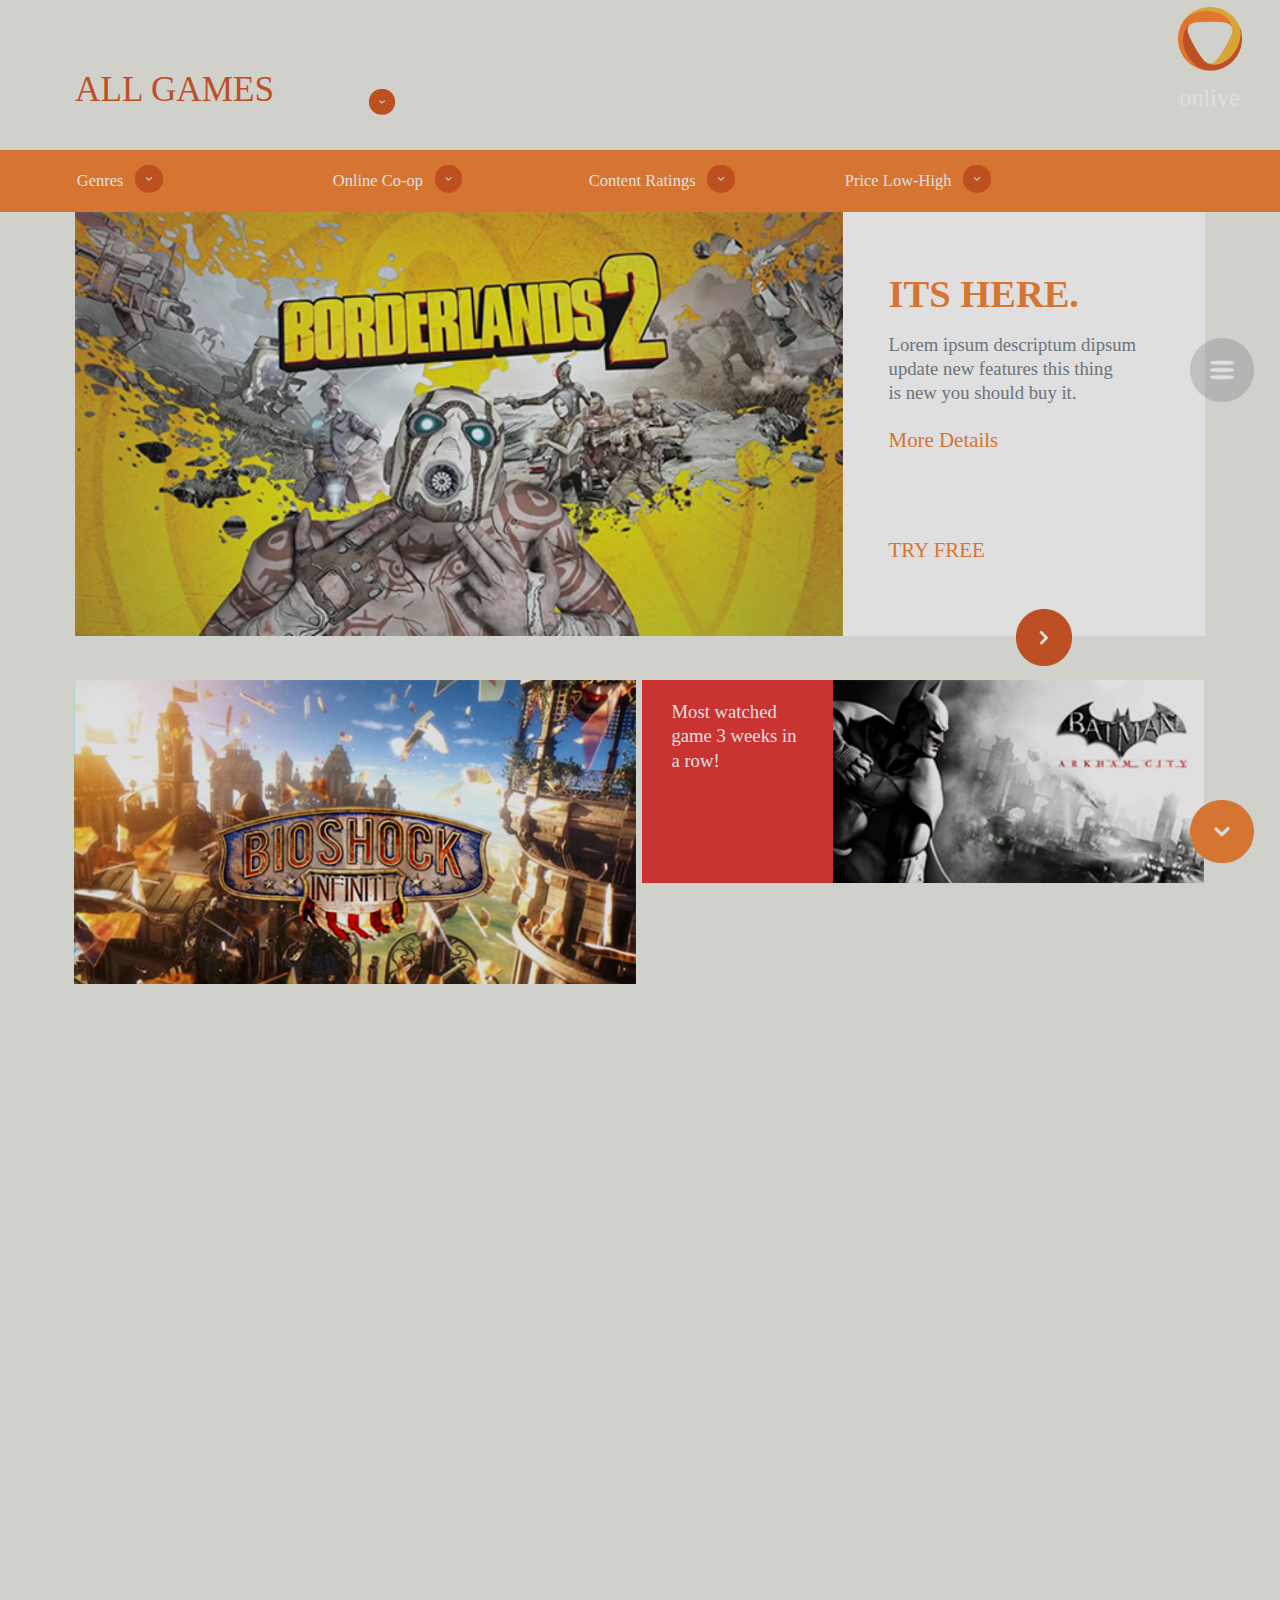
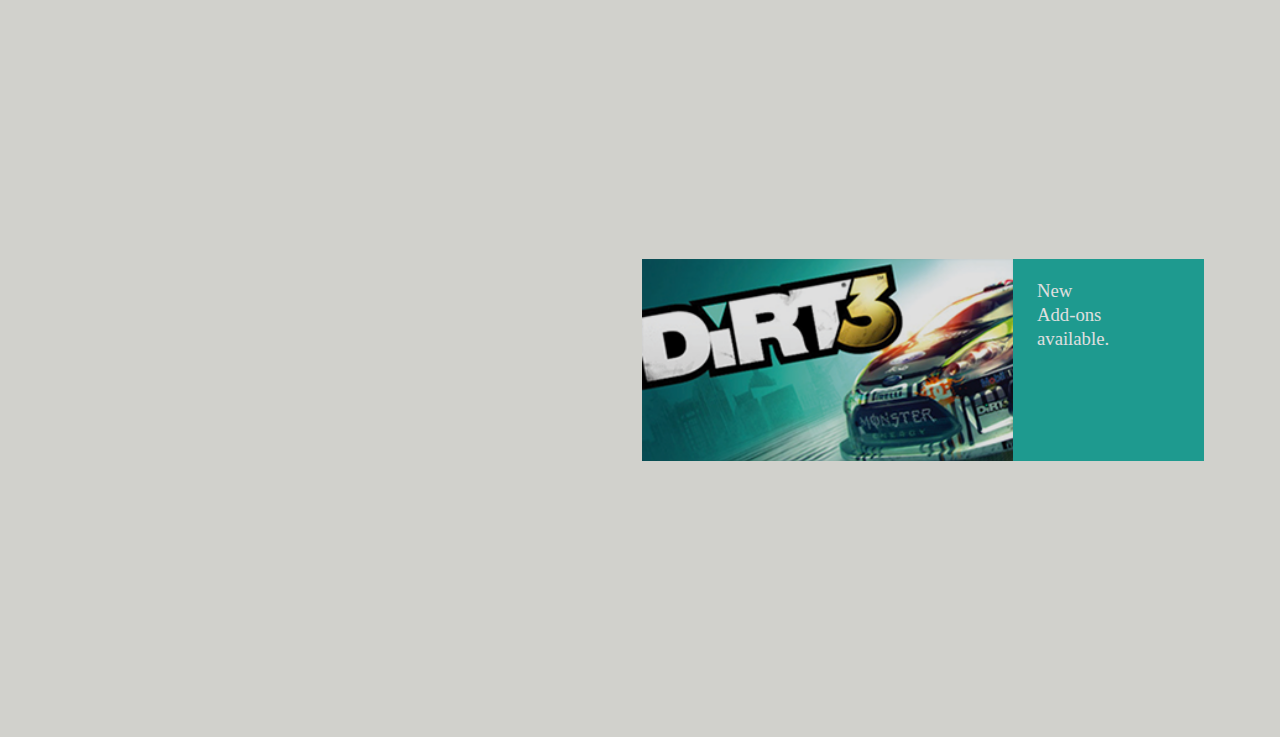
==== catalog.html @ 1ed6c384 "join some minor fix, login ready" ====
<!DOCTYPE html>
<html>
<head>
	<title>Games - onLive (PoC)</title>
	<link rel="icon" href="" type="image/x-icon"/>	
	<meta charset="utf-8">	
	<meta name="viewport" content="initial-scale=0.5,user-scalable=no,maximum-scale=0.5,width=device-width">	
	<script src="//ajax.googleapis.com/ajax/libs/jquery/2.0.3/jquery.min.js"></script>
  <script type="text/javascript" src="js/player.js"></script>	
	<script src="js/site.js" type="text/javascript"></script>
	<script src="js/catalog.js" type="text/javascript"></script>
	<!-- <script src="webfontkit/specimen_files/easytabs.js" type="text/javascript" charset="utf-8"></script> -->
	<link rel="stylesheet" href="webfontkit/specimen_files/specimen_stylesheet.css" type="text/css"/>
	<link rel="stylesheet" href="webfontkit/stylesheet.css?v=1" type="text/css"/>	
	<link href="css/games/site.css?v=1" rel="stylesheet" type="text/css"/>
	<link href="css/games/catalog.css" rel="stylesheet" type="text/css"/>
	<link href="css/games/site_constants.css" rel="stylesheet" type="text/css"/>
</head>
<body class="noselect">
<div id="hidden_details_box">
	<div class="upper_section">
		<h3 class="game_name"></h3>
		<p class="game_type detail_txt"><p>
	</div>
	<div class="middle_section">
		<div class="precache_imgs">
			<img src="images/games_site/user_rating_red.png" alt=""/>
			<img src="images/games_site/user_rating_orange.png" alt=""/>
			<img src="images/games_site/user_rating_blue.png" alt=""/>
			<img src="images/games_site/user_rating_turquise.png" alt=""/>
			<img src="images/games_site/user_rating_purple.png" alt=""/>
			<img src="images/games_site/user_rating_green.png" alt=""/>
		</div>
		<div class="sub_middle">
			<p class="user_rating_txt detail_txt">USER RATING</p>
			<div class="user_rating_vis_opacity">&nbsp;</div>
			<div class="user_rating_vis_bg white_bg">&nbsp;</div>
			<div class="user_rating_vis bg_images">&nbsp;</div>
		</div>
		<div class="sub_middle">
			<p class="metascore_txt detail_txt">METASCORE</p>
			<p class="metascore_vis value_txt"></p>
		</div>
		<div class="sub_middle">
			<p class="content_txt detail_txt">CONTENT</p>
			<p class="content_vis value_txt"></p>
		</div>
	</div>
	<div class="lower_section">
		<div class="sub_lower">
			<p class="game_bundle_txt detail_txt">GAME BUNDLE</p>
			<img class="bundle_img" src="" alt=""/>
			<p class="game_bundle_vis value_txt"></p>
			<p class="month_text">&nbsp;/&nbsp;MO</p>
		</div>
		<div class="sub_lower">
			<p class="game_togo_txt detail_txt">GAME TO GO</p>
			<img class="togo_img" src="" alt=""/>
			<p class="game_togo_vis value_txt"></p>
		</div>
	</div>
	<div class="button_section">
		<a href="#"><p>TRY FREE</p></a>
		<a href="gamedetail.html"><p>MORE DETAILS</p></a>
	</div>
	<img class="details_close" src="" alt=""/>
</div>
<div id="controllers_wrapper">
	<div id="menu_hamburger" class="bg_images"></div>
	<div id="down_arrow" class="bg_images"></div>
	<div id="menu_screen">
		<div id="menu_close_button" class="bg_images"></div>
		<div id="menu_system_main">
			<a href="index.html"><p>WELCOME</p></a>
			<a href="catalog.html"><p class="active_main_menu">GAMES</p></a>
			<a href="hardware.html"><p>HARDWARE</p></a>
			<a href="join.html"><p>JOIN</p></a>
			<a href="login.html"><p>LOGIN</p></a>
		</div>
		<div id="menu_system_footer">
			<a href="generaltemplate.html"><p>About</p></a>
			<a href="generaltemplate.html"><p>Support</p></a>
			<a href="generaltemplate.html"><p>Carreers</p></a>
			<a href="generaltemplate.html"><p>Developers</p></a>
			<a href="generaltemplate.html"><p>Contact</p></a>
			<a href="generaltemplate.html"><p>Blog</p></a>
		</div>
		<div id="menu_logo_transparent" class="bg_images"></div>
	</div>
</div>
<div id="layers_wrapper" class="content_shadow">
	<div id="video_layer">
		<div id="video_sizer">
	    <div id="botr_7Wi9qfSk_GjAHfwUI_div" style="width: 100%; height: 100%"></div>
	  </div>
	</div>
	<div id="scrolling_layer">
		<div id="catalog_header" class="c2r1_bg">
			<div id="logo" class="bg_images"><p>onlive</p></div>
			<ul class="content_margin">
				<li class="actual_header"><a href="#">ALL GAMES</a></li>
				<li>
					<a href="#">FEATURED GAMES</a></li>
				<li><a href="#">NEW RELEASES</a></li>
				<li><a href="#">NEW TO ONLIVE</a></li>
				<li><a href="#">NOW BUNDLE</a></li>
				<li><a href="#">CHOICE BUNDLE</a></li>
				<li><a href="#">TOUCH PLAYABLE</a></li>
			</ul>
			<div class="clear"></div>
		</div>
		<div id="catalog_menu">
			<div id="menu1" class="has_submenu">
				<p class="white_color">Genres</p>
				<ul class="content_margin cat_submenu content_shadow">
					<li class="full_screen"><a href="#">All Genres</a></li>
					<li><a href="#">Action</a></li>
					<li><a href="#">Platform</a></li>
					<li><a href="#">Adventure</a></li>
					<li><a href="#">Puzzle</a></li>
					<li><a href="#">Casual</a></li>
					<li><a href="#">RPG</a></li>
					<li><a href="#">Classic</a></li>
					<li><a href="#">Racing</a></li>
					<li><a href="#">Family</a></li>
					<li><a href="#">Shooter</a></li>
					<li><a href="#">Fighting</a></li>
					<li><a href="#">Simulation</a></li>
					<li><a href="#">Horror</a></li>
					<li><a href="#">Sports</a></li>
					<li><a href="#">Indie</a></li>
					<li><a href="#">Strategy</a></li>
				</ul>
			</div>
			<div id="menu2" class="has_submenu">
				<p class="white_color">Online Co-op</p>
				<ul class="content_margin cat_submenu content_shadow">
					<li><a href="#">Local Multiplayer</a></li>
					<li><a href="#">Local Multiplayer Co-op</a></li>
					<li><a href="#">Local Multiplayer Split</a></li>
					<li><a href="#">Local Multiplayer Vs.</a></li>
					<li><a href="#">Multiplayer</a></li>
					<li><a href="#">Multiplayer Co-op</a></li>
					<li><a href="#">Multiplayer Vs.</a></li>
					<li><a href="#">Single Player</a></li>
				</ul>
			</div>
			<div id="menu3" class="has_submenu">
				<p class="white_color">Content Ratings</p>
				<ul class="content_margin cat_submenu content_shadow">
					<li><a href="#">All Content Ratings</a></li>
					<li><a href="#">Unrated</a></li>
					<li><a href="#">Everyone</a></li>
					<li><a href="#">Everyone Ten Plus</a></li>
					<li><a href="#">Teen</a></li>
					<li><a href="#">Mature</a></li>
				</ul>
			</div>
			<div id="menu4" class="has_submenu">
				<p class="white_color">Price Low-High</p>
				<ul class="content_margin cat_submenu content_shadow">
					<li><a href="#">Popularity</a></li>
					<li><a href="#">Released Date</a></li>
					<li><a href="#">Price High-Low</a></li>
					<li><a href="#">User Rating</a></li>
					<li><a href="#">Metacritic Score</a></li>
				</ul>
			</div>
		</div>
		<div id="games_wrapper" class="c2r1_bg" data-rows="16">
			<div class="content_margin_rel white_bg header_game_brick">
				<div class="bg_images header_gamepic"></div>
				<div class="header_details_wrapper">
					<h2>ITS HERE.</h2>
					<h3 class="c2r3_color">Lorem ipsum descriptum dipsum<br />update new features this thing<br />is new you should buy it.</h3>
					<p class="moredetails">More Details</p>
					<p class="tryfree">TRY FREE</p>
					<img src="images/games_site/button_forward_red.png" alt=""/>			
				</div>
			</div>
			<div data-row="0/0/1" class="content_margin_rel game_brick left_side onehalf_size">
				<div class="sub_brick bg_images gamebrick_01"></div>
				<div class="game_details play_trailer bg_images" 
					data-name="BIOSHOCK<br />INFINITE"
					data-type="ACTION"
					data-rating="4.3"
					data-metascore="80"
					data-content="M"
					data-bundle="9.99"
					data-togo="39.99"
					data-morelink="details.html/bioshock_infinite">
				</div>
			</div>
			<div data-row="0/0/1" data-color="0" class="content_margin_rel game_brick right_side left_info info_brick">
				<div class="bg_color_wrapper"><h3>Most watched game 3 weeks in a row!</h3></div>
				<div class="sub_brick bg_images gamebrick_02"></div>
			</div>
			<div data-row="2/1/1" data-color="1" class="content_margin_rel game_brick right_side right_info info_brick">
				<div class="bg_color_wrapper"><h3>New<br />Add-ons<br />available.</h3></div>
				<div class="sub_brick bg_images gamebrick_03"></div>
			</div>
			<div data-row="3/1/1.5" class="content_margin_rel game_brick left_side onehalf_size">
				<div class="sub_brick bg_images gamebrick_04"></div>
			</div>
			<div data-row="4/2/1" class="content_margin_rel game_brick right_side onehalf_size">
				<div class="sub_brick bg_images gamebrick_05"></div>
			</div>
			<div data-row="6/2/1.5" class="content_margin_rel game_brick left_side onehalf_size">
				<div class="sub_brick bg_images gamebrick_06"></div>
			</div>
			<div data-row="7/3/1" data-color="2" class="content_margin_rel game_brick right_side left_info info_brick">
				<div class="bg_color_wrapper"><h3>New<br />Add-ons<br />available<br />now.</h3></div>
				<div class="sub_brick bg_images gamebrick_07"></div>
			</div>
			<div data-row="9/4/1" data-color="3" class="content_margin_rel game_brick left_side right_info info_brick">
				<div class="bg_color_wrapper"><h3>3 new<br />empires<br />available<br />now.</h3></div>
				<div class="sub_brick bg_images gamebrick_08"></div>
			</div>
			<div data-row="9/4/1" class="content_margin_rel game_brick right_side onehalf_size">
				<div class="sub_brick bg_images gamebrick_09"></div>
			</div>
			<div data-row="11/5/1" data-color="4" class="content_margin_rel game_brick left_side left_info info_brick">
				<div class="bg_color_wrapper"><h3>Oh hey<br />buy this<br />game.</h3></div>
				<div class="sub_brick bg_images gamebrick_10"></div>
			</div>
			<div data-row="13/6/1" data-color="5" class="content_margin_rel game_brick left_side left_info info_brick">
				<div class="bg_color_wrapper"><h3>Feature<br />here!<br />Don't miss<br />this.</h3></div>
				<div class="sub_brick bg_images gamebrick_11"></div>
			</div>
			<div data-row="12/5/1.25" class="content_margin_rel game_brick right_side onehalf_size">
				<div class="sub_brick bg_images gamebrick_12"></div>
			</div>
		</div>
	</div>
</div>
<div class="clear"></div>
</body>
</html>
---- css/games/site.css ----
/************************************************************/
/* Common tags                 															*/
/************************************************************/

* {
	margin: 0;
	padding: 0;
	border: 0;
}

body {
	font-family: 'aktiv_groteskregular';
	width: 100%;
	margin: auto;
	font-size: 110%;
	background-color: #000000;
	zoom : 1;
	display: none;
}

label {
	font-family: 'aktiv_groteskregular';
	text-align: left;
	line-height: 1.3em;
	display: block;
	vertical-align: middle;
}

a {
	font-family: 'aktiv_groteskregular';
	display: block;
	position: absolute;
	width: 60px;
	height: 60px;
	text-decoration: none;
	width: auto;
	height: auto;
}

img {
	max-width: 100%;
	max-height: 100%;
	background-size: contain;
}

h1 {
	font-family: 'aktiv_groteskxbold_italic';
	color: #ffffff;
	font-size: 6.2em;
	text-align: left;
	line-height: 0.85em;
	letter-spacing: -0.0em;
}

h2 {
	font-family: 'aktiv_groteskregular';
	/*font-family:  'aktiv_groteskmedium_italic';*/
	color: #ffffff;
	font-size: 2.7em;
	text-align: left;
	line-height: 1.3em;
	color: #ffffff;
}

h3 {
	font-family: 'aktiv_groteskregular';
	font-size: 1.7em;
	line-height: 1.3em;
	text-align: left;
	color: #ffffff;
	font-weight: normal;
}

p {
	font-family: 'aktiv_groteskregular';
	font-size: 1.9em;
	text-align: left;
	color: #ffffff;
}


/************************************************************/
/* Classes                     															*/
/************************************************************/


.full_screen {
	width: 100%;
}

.content_margin {
	left: 5.86%;
}

.content_margin_rel {
	margin-left: 5.86%;
}

.noselect {
	-webkit-touch-callout: none;
	-webkit-user-select: none;
	-khtml-user-select: none;
	-moz-user-select: none;
	-ms-user-select: none;
	user-select: none;	
}

.rotate {
  -webkit-animation: rotating-function 1.25s linear 1;
     -moz-animation: rotating-function 1.25s linear 1;
      -ms-animation: rotating-function 1.25s linear 1;
       -o-animation: rotating-function 1.25s linear 1;
          animation: rotating-function 1.25s linear 1;
   -moz-transform: scaleY(-1);
    -o-transform: scaleY(-1);
    -webkit-transform: scaleY(-1);
    transform: scaleY(-1);
    filter: FlipV;
    -ms-filter: "FlipV";          
}

@-webkit-keyframes rotating-function {
  from {
    -webkit-transform: rotate(0deg);
  }
  to {
    -webkit-transform: rotate(-180deg);
  }
}

@-moz-keyframes rotating-function {
  from {
    -moz-transform: rotate(0deg);
  }
  to {
    -moz-transform: rotate(-180deg);
  }
}

@-ms-keyframes rotating-function {
  from {
    -ms-transform: rotate(0deg);
  }
  to {
    -ms-transform: rotate(360deg);
  }
}

@-o-keyframes rotating-function {
  from {
    -o-transform: rotate(0deg);
  }
  to {
    -o-transform: rotate(360deg);
  }
}

@keyframes rotating-function {
  from {
    transform: rotate(0deg);
  }
  to {
    transform: rotate(360deg);
  }
}


.fr {
	float: right !important;
}


.content_shadow {
	-webkit-box-shadow: 13px 13px 1px rgba(0, 0, 0, 0.55);
	-moz-box-shadow:    13px 13px 1px rgba(0, 0, 0, 0.55);
	box-shadow:         13px 13px 1px rgba(0, 0, 0, 0.55);	
}

.content_padding {
	padding-left: 5.86%;
}

.content_half_margin {
	left: 2.93%;
}

.offset_1 {
	margin-left: 11%;
}

.offset_2 {
	margin-left: 22%;
}

.offset_3 {
	margin-left: 33%;
}

.pusher_1 {
	margin-right: 11%;
}


.footer_box {
	width: 36.34%;
	padding-left: 5.86%;
	padding-top: 3.86%;
}

.footer_big_box {
	width: 47.8%;
	padding-left: 10%;
	padding-top: 3.86%;
}

.bg_images {
	background-position: initial initial;
	background-repeat: no-repeat;
	background-size: 100%;
}

.bricks {
	position: relative !important;
	float: left;
}

.clear {
	clear: both;
}

.overflow_seeing {
	overflow: visible !important;
}

.zoom-content {
	-webkit-backface-visibility: hidden;	
	-moz-transition:width 1s linear 0s, -moz-transform 2s;	
  -webkit-transition: transform 1s linear 0s;
  transition: -webkit-transform 1s linear 0s;
}

.zoom-content:hover {
	-webkit-transform: scale(1.03); 
	transform: -webkit-transform scale(1.03);
}

.video_player_controller {
	background-image: url(../../images/games_site/video_play.png);
	background-size: 20% auto;
	background-repeat: no-repeat;
	background-position: center center;
	width: 100%;
	height: inherit;
	opacity: 0.5;
	position: absolute;
	left: 0;
	top: 0;
}

/*********************/
/* Player info table */
/*********************/

#related_games {
	width: 90%;
}

#related_games h3 {
	margin-top: 2%;
}

.related_game {
	width: 32.35%;
	display: block;
	margin-right: 0.5%;
	margin-bottom: 0.5%;
}

.related_game > div {
	width: 100%;
	height: inherit;
}

/*********************/
/* Player info table */
/*********************/

.big_avatar_table {
	width: 22%;
}

.big_avatar_table p {
	text-align: left;
	color: #ffffff;
}

.big_avatar_table > p {
	margin-top: 3%;
}

.big_avatar_table > p,
.big_avatar_table > div {
	margin-left: 4%;
	position: relative;
	float: left;
	width: 52%;
}

.avatar_score {
	font-family: "aktiv_groteskbold";
	font-size: 6.5em;
	line-height: 1.2em;
}

.icon_like {
	background-repeat: no-repeat;
	background-position: right top;
	background-size: 15% 30%;
}

.big_avatar_table > .avatar_icon {
	width: 40%;
}

.big_avatar_table .big_size_text {
	font-size: 5.0em;
}


.info_avatar_table {
	position: absolute;
	width: 100%;
	bottom: 0;
	left: 0;
}

.info_avatar_table .avatar_icon {
	opacity: 1 !important;
	width: 30%;
}

.info_avatar_table p {
	text-align: left;
	color: #ffffff;
}

.info_avatar_table div,
.info_avatar_table p {
	position: relative;
	float: left;
	opacity: 0.7;
}

.info_avatar_table > .fr {
	margin-top: 9%;
	margin-right: 4%;
	opacity: 1;
}

.info_avatar_table > .fr > p {
	margin-left: 5%;
}

.info_avatar_table .smaller_text {
	font-size: 1.0em;
	line-height: 1.3em;
}

.info_avatar_table .icon_like {
	margin-left: 5%;
	margin-bottom: 5%;
	width: 34%;
	background-size: 15% 40%;
}

.info_avatar_table .avatar_score {
	line-height: 0.7em;
	font-size: 8.5em;
}

.icon_like {
	background-image: url(../../images/games_site/icon_like.png);
}

.content_avatar1 {
	background-image: url(../../images/games_site/welcome/avatar_tablet_big.png);
}


/************************************************************/
/* Fix layers                  															*/
/************************************************************/


#menu_hamburger {
	position: absolute;
	z-index: 0;
	right: 10%;
	top: 37.5%;
  /* this is the same as .divider_button > img in .js */
	width: 25%;
	cursor: pointer;
	background-image: url(../../images/games_site/button_hamburger.png);
}

#down_arrow {
	position: absolute;
	z-index: 0;
	right: 10%;
	bottom: 4%;
	width: 25%;
	cursor: pointer;
}

#menu_screen {
	position: absolute;
	z-index: 1;
	width: 120%;
	right: -130%;
	top: 0;
	height: inherit;
}

#menu_screen > div {
	position: absolute;
}

#menu_close_button {
	cursor: pointer;
	left: -7.5%;
	top: 3%;
	width: 15%;
	z-index: 7;
}

#menu_system_main {
	width: 80%;
	left: 0;
	top: 3%;
}

#menu_system_main > a {
	position: relative;
	float: left;
	display: block;
	width: 100%;
}

#menu_system_main p {
	width: 100%;
	text-align: right;
	color: #ffffff;
	font-size: 3.0em;
	opacity: 0.6;
	line-height: 1.1em;
}

.active_main_menu {
	opacity: 1 !important;
}

#menu_system_main > a:hover > p {
	opacity: 1;
}

#menu_system_footer {
	width: 80%;
	left: 0;
	bottom: 3%;
}

#menu_system_footer > a {
	position: relative;
	float: left;
	display: block;
	width: 100%;
}

#menu_system_footer p {
	width: 100%;
	text-align: right;
	color: #ffffff;
	font-size: 1.2em;
	opacity: 0.6;
	line-height: 2.5em;
}

.active_footer_menu {
	opacity: 1 !important;
}

#menu_system_footer > a:hover > p {
	opacity: 1;
}

#menu_logo_transparent {
	right: 4%;
	top: 3%;
	width: 12%;
	background-image: url(../../images/games_site/logo_transparent.png);
}

/************************************************************/
/* Layer wrappers                                           */
/************************************************************/

#layers_wrapper {
	position: relative;
	max-width: 1280px;
	min-width: 768px;
	margin: auto;
	width: 100%;
	height: auto;
}

#controllers_wrapper {
	pointer-events: none;
	z-index: 4;
	position: fixed;
	top: 0;
	right: 0;
	width: 20%;
	max-width: 256px;
	height: auto;
}

#controllers_wrapper > div {
	pointer-events: auto;
}

/************************************************************/
/* Video Layer       																				*/
/************************************************************/

#video_layer {
	position: absolute;
	background-color: #000000;
	top: 0;
	z-index: 0;
	width: 100%;
}

#video_sizer {
	position: absolute;
	top: 2.8%;
	left: 38.5%;
	width: 49%;
}

#root_video {
	width: 100%;
}

/************************************************************/
/* Scrolling Layer   																				*/
/************************************************************/

#scrolling_layer {
	height: inherit;
	width: 100%;
	position: absolute;
	top: 0;
	z-index: 1;
}

#scrolling_layer > div {
	width: 100%;
	height: auto;
	position: relative;
	float: left;
}

#logo {
	right: 3%;
	top: 5%;
	width: 5%;
	background-position: top center;
	background-size: contain;
	z-index: 5;
}

#logo > p {
	text-align: center;
	font-size: 2.2em;
	margin-top: 120%;
}



/************************************************************/
/* Footer screen     																				*/
/************************************************************/

.footer_box > h2 {
	margin-top: 2%;
	font-size: 3.7em;
	line-height: 0.95em;
}

.footer_box > h3 {
	margin-top: 6%;
	color: #000000;
}

.footer_box > p {
	margin-top: 12%;
}

.footer_box > a {
	left: 38%;
}

#footer_screen > div {
	position: relative;
	float: left;
}

#footer_screen .footer_box > h2 {
	margin-top: 30%;
}

.footer_big_box > h1 {
	margin-top: 10%;
}

.footer_big_box > p {
	text-align: left;
	margin-top: 13%;
}

.footer_big_box > a {
	left: 35%;
}

#box_readygo {
	z-index: 2;
}

#footer_contents {
	z-index: 1;
	width: 94.14%;
	padding-top: 5%;
	padding-bottom: 7%;
}

#footer_contents > div {
	position: relative;
	float: left;
}

#link_wrapper {
	width: 70%;
	height: 70%;
}

#link_wrapper > a {
	font-family: 'aktiv_groteskregular';
	position: relative;
	display: block;
	float: left;
	color: #484F57;
	font-size: 2.2em;
	line-height: 1.8em;
	width: 25%;
	margin: 1% 0 1% 0;
}

#link_wrapper > a:hover {
	color: #ffffff;
}

#link_wrapper > a:hover > img{
	background-color: #ffffff;
}


#link_wrapper img {
	background-color: #484F57;
	position: relative;
	float: left;
	display: block;
	margin-top: 3.5%;
	margin-right: 1%;
	width: 12%;
	height: auto;
}

#footer_logo {
	width: 15%;
	margin-left: 10%;
	background-repeat: no-repeat;
	background-position: center left;
	background-size: auto 100%;
}

#footer_logo > p {
	text-align: right;
	color: #ffffff;
	font-size: 3.5em;
	line-height: 1.3em;
}

/************************************************************/
/* Parallax Layer   																				*/
/************************************************************/

#parallax_layer {
	pointer-events: none;
	z-index: 2;
	position: absolute;
	top: 0;
	left: 0;
	width: 100%;
	overflow: hidden;
}

#parallax_wrapper {
	position: absolute;
	width: 90%;
}

#parallax_wrapper > div {
	position: absolute;
}
---- css/games/catalog.css ----
/************************************************************/
/* Common Tags                  														*/
/************************************************************/

ul {
	position: absolute;
	list-style: none;
	height: auto;
}

li {
	position: relative;
	float: left;
	width: 100%;
	height: auto;
}

li > a {
	position: relative;
	width: 100%;
	height: auto;
}

#scrolling_layer > div {
	z-index: 0;
}

.content_shadow {
	-webkit-box-shadow: 13px 13px 1px rgba(0, 0, 0, 0.25);
	-moz-box-shadow:    13px 13px 1px rgba(0, 0, 0, 0.25);
	box-shadow:         13px 13px 1px rgba(0, 0, 0, 0.25);	
}

.content_shadow_reverse {
	-webkit-box-shadow: -13px 13px 1px rgba(0, 0, 0, 0.25);
	-moz-box-shadow:    -13px 13px 1px rgba(0, 0, 0, 0.25);
	box-shadow:         -13px 13px 1px rgba(0, 0, 0, 0.25);	
}


/************************************************************/
/* Gamepics                   															*/
/************************************************************/

.header_gamepic {
	background-image: url(../../images/games_site/catalog/gamepic_borderlands2.png);
}

.gamebrick_01 {
	background-image: url(../../images/games_site/catalog/gamepic_bioshock.png);
}

.gamebrick_02 {
	background-image: url(../../images/games_site/catalog/gamepic_batman.png);
}

.gamebrick_03 {
	background-image: url(../../images/games_site/catalog/gamepic_dirt3.png);
}

.gamebrick_04 {
	background-image: url(../../images/games_site/catalog/gamepic_battlefield4.png);
}

.gamebrick_05 {
	background-image: url(../../images/games_site/catalog/gamepic_syndicate.png);
}

.gamebrick_06 {
	background-image: url(../../images/games_site/catalog/gamepic_simcity.png);
}

.gamebrick_07 {
	background-image: url(../../images/games_site/catalog/gamepic_lanoire.png);
}

.gamebrick_08 {
	background-image: url(../../images/games_site/catalog/gamepic_civilization5.png);
}

.gamebrick_09 {
	background-image: url(../../images/games_site/catalog/gamepic_lastofus.png);
}

.gamebrick_10 {
	background-image: url(../../images/games_site/catalog/gamepic_assassin4.png);
}

.gamebrick_11 {
	background-image: url(../../images/games_site/catalog/gamepic_crysis2.png);
}

.gamebrick_12 {
	background-image: url(../../images/games_site/catalog/gamepic_bioshock.png);
}

/************************************************************/
/* Details Box                															*/
/************************************************************/
#hidden_details_box {
	z-index: 3;
	position: absolute;
	width: 40%;
	display: none;
}

#hidden_details_box > div {
	position: relative;
	float: left;
	width: 90%;
	margin-left: 10%;
	height: auto;
}

#hidden_details_box > div * {
	position: relative;
	float: left;
}

.precache_imgs img {
	width: 0 !important;
	height: 0 !important;
}

#hidden_details_box p.value_txt {
	font-size: 2.8em;
	margin-top: 6%;
	clear: left;
}

#hidden_details_box p.detail_txt {
	opacity: 0.5;
	font-size: 1.4em;
	line-height: 1.2em;
}

#hidden_details_box .game_name {
	width: 100%;
	margin-top: 10%;
	font-family: 'aktiv_groteskxbold_italic';	
	font-size: 3.5em;
	line-height: 0.9em;
}

#hidden_details_box .game_type {
	width: 100%;
	margin-top: 2%;
}

.middle_section {
	margin-top: 6%;
}

.sub_middle {
	width: 33%;
}

.sub_middle > div {
	width: 80%;
	margin-top: 8%;
	line-height: 2.0em;
}

.sub_middle .user_rating_vis_bg {
	position: absolute !important;
	left: 0;
	bottom: 0;
	width: 0;
}

.sub_middle .user_rating_vis_opacity {
	position: absolute !important;
	left: 0;
	bottom: 0;
	background-color: #ffffff;
	opacity: 0.5;
}

.lower_section {
	margin-top: 7%;
}

.sub_lower {
	width: 50%;
}

.sub_lower img {
	display: block;
	clear: left;
	width: 12%;
	margin-top: 4.5%;
	margin-right: 2%;
}

.sub_lower p {
	clear: none !important;
}

.sub_lower p.value_txt {
	margin-top: 5% !important;
}

.sub_lower p.month_text {
	font-size: 1.7em !important;
	margin-top: 10%;
}

.button_section {
	position: absolute !important;
	left: 0;
	margin-left: 0 !important;
	bottom: 0;
	width: 100% !important;
}

.button_section > a {
	width: 50%;
}

.button_section > a:hover {
	opacity: 0.7;
}

.button_section p {
	line-height: 3.6em;
	width: 100%;
	text-align: center;
}

.details_close {
	cursor: pointer;
	position: absolute;
	width: 12%;
	top: 10%;
	z-index: 1;
}

.details_close.right_close {
	right: -6%;
}

.details_close.left_close {
	left: -6%;
}


/************************************************************/
/* Catalog Header                														*/
/************************************************************/
#catalog_header {
	overflow: hidden;
}

#catalog_header > div {
	position: absolute;
}

#catalog_header > ul {
	top: 45%;
	width: 25%;
}

#catalog_header > ul li {
	display: none;
	opacity: 0;
	height: 0;
}

#catalog_header > ul li.actual_header {
	opacity: 1;
	display: inline;
	height: auto;
}

#catalog_header a {
	font-family: 'aktiv_groteskregular';
	font-size: 3.2em;
	line-height: 1.3em;
	opacity: 0.5;
}

#catalog_header li.hovered_header a,
#catalog_header li.actual_header a {
	font-family: 'aktiv_groteskbold';
	opacity: 1;
}

#catalog_header a > img {
	position: absolute;
	width: 8%;
	right: 0;
	bottom: -4%;
}

/************************************************************/
/* Catalog Menu                								  						*/
/************************************************************/
#catalog_menu {
	z-index: 1 !important;
}

#catalog_menu > div {
	width: 20%;
	position: relative;
	float: left;
}

.has_submenu {
	left: 4%;
	cursor: pointer;
	position: absolute;
	float: left;
	width: 15%;
	height: auto;
}

.has_submenu > p {
	height: inherit;
	font-size: 1.5em;
	padding-left: 10%;
	line-height: 3.8em;
}

.has_submenu img {
	margin-bottom: -3%;
	margin-left: 5%;
	width: 12%;
}

#menu1 li {
	width: 94%;
	padding-left: 8%;
}

#menu1.has_submenu li:not(.full_screen) {
	width: 41%;
}

#menu1 ul {
	width: 130%;
}

.cat_submenu li {
	padding-left: 10%;
	width: 88%;
}

.cat_submenu {
	margin-left: -5.7%;
	padding-top: 7%;
	padding-bottom: 7%;
	display: none;
	width: 100%;
}

.cat_submenu > li  a {
	font-size: 1.5em;
	line-height: 2.2em;
	opacity: 0.5;
}

.cat_submenu > li a:hover {
	opacity: 1;
}

/************************************************************/
/* Games wrapper                														*/
/************************************************************/

#games_wrapper {
	overflow: hidden;
}

#games_wrapper > div {
	position: relative;
	float: left;
}

.header_game_brick {
	width: 88.28%;
	cursor: pointer;
}

.header_game_brick > div {
	position: relative;
	float: left;
	height: 100%;
}

.header_game_brick img {
	position: absolute;
	width: 20%;
	right: 35%;
	bottom: -7%;
}

.header_game_brick > div.header_gamepic {
	width: 68%;
}

.header_game_brick > div.header_details_wrapper {
	width: 25%;
	margin-left: 4%;
}

.header_details_wrapper > h2 {
	margin-top: 20%;
	font-size: 3.5em;
	margin-bottom: 5%;
}

.header_details_wrapper > .moredetails {
	margin-top: 8%;
	margin-bottom: 30%;
}


.game_brick {
	position: absolute !important;
	cursor: pointer;
	width: 43.94%;
}

.gamedetails {
	width: 0;
	height: 0;
}

.game_brick > div {
	position: absolute;
}

.left_side {
	left: -1.3%;
}

.right_side {
	left: 43.04%;
}

.game_brick .bg_color_wrapper {
	top: 0;
	width: 35%;
	height: inherit;
}

.game_brick .bg_color_wrapper > h3 {
	font-family: 'aktiv_groteskitalic';
	margin-top: 10%;
	margin-left: 15%;
	margin-right: 15%;
}

.game_brick .play_trailer,
.game_brick .sub_brick {
	top: 0;
	width: 66%;
	height: inherit;
}

.game_brick.onehalf_size .play_trailer,
.game_brick.onehalf_size .sub_brick {
	width: 100%;
}

.game_brick.right_info .sub_brick,
.game_brick.left_info .bg_color_wrapper {
	left: 0;
}

.game_brick.right_info .bg_color_wrapper,
.game_brick.left_info .sub_brick {
	right: 0;
}

.show_play_controll {
	background-image: url(../../images/games_site/video_play_button.png?v=1);
}
---- css/games/site_constants.css ----
/************************************************************/
/* Colors                      															*/
/************************************************************/

/* new system of colors */
/* color palette from layout */

.white {
	color: #ffffff;
}

.white_bg {
	background-color: #ffffff;
}

.black {
	color: #000000;
}

.black_bg {
	background-color: #000000;
}

/* dark colors column */

/* grey */
.c1r1_color {
	color: #484F57;
}

.c1r1_imp {
	color: #484F57 !important;
}

.c1r1_bg {
	background-color: #484F57;
}

/* dark brown */
.c1r2_color {
	color: #232120;
}

.c1r2_imp {
	color: #232120 !important;
}

.c1r2_bg {
	background-color: #232120;
}

/* dark grey */
.c1r3_color {
	color: #1C1C1B;
}

.c1r3_imp {
	color: #1C1C1B !important;
}

.c1r3_bg {
	background-color: #1C1C1B;
}

/* light grey column */

/* lightest grey */
.c2r1_color {
	color: #EFEFEA;
}

.c2r1_imp {
	color: #EFEFEA !important;
}

.c2r1_bg {
	background-color: #EFEFEA;
}

/* light grey */
.c2r2_color {
	color: #A3A9AC;
}

.c2r2_imp {
	color: #A3A9AC !important;
}

.c2r2_bg {
	background-color: #A3A9AC;
}

.c2r2_border {
	border-color: #A3A9AC;
}

/* gray */
.c2r3_color {
	color: #7C858C;
}

.c2r3_imp {
	color: #7C858C !important;
}

.c2r3_bg {
	background-color: #7C858C;
}

/* magenta column */

/* light magenta */
.c3r1_color {
	color: #F06A96;
}

.c3r1_imp {
	color: #F06A96 !important;
}

.c3r1_bg {
	background-color: #F06A96;
}

/* magenta */
.c3r2_color {
	color: #DA2A66;
}

.c3r2_imp {
	color: #DA2A66 !important;
}

.c3r2_bg {
	background-color: #DA2A66;
}

/* dark magenta */
.c3r3_color {
	color: #8B1C42;
}

.c3r3_imp {
	color: #8B1C42 !important;
}

.c3r3_bg {
	background-color: #8B1C42;
}

/* red column 1 */

/* light red */
.c4r1_color {
	color: #F27A7A;
}

.c4r1_imp {
	color: #F27A7A !important;
}

.c4r1_bg {
	background-color: #F27A7A;
}

/* red */
.c4r2_color {
	color: #E63B3A;
}

.c4r2_imp {
	color: #E63B3A !important;
}

.c4r2_bg {
	background-color: #E63B3A;
}

/* dark_red */
.c4r3_color {
	color: #A51E28;
}

.c4r3_imp {
	color: #A51E28 !important;
}

.c4r3_bg {
	background-color: #A51E28;
}


/* orange column */

/* light orange */
.c5r1_color {
	color: #F7BB3E;
}

.c5r1_imp {
	color: #F7BB3E !important;
}

.c5r1_bg {
	background-color: #F7BB3E;
}

/* orange */
.c5r2_color {
	color: #F58638;
}

.c5r2_imp {
	color: #F58638 !important;
}

.c5r2_bg {
	background-color: #F58638;
}

/* dark_orange */
.c5r3_color {
	color: #D85B2A;
}

.c5r3_imp {
	color: #D85B2A !important;
}

.c5r3_bg {
	background-color: #D85B2A;
}

/* green column */

/* light green */
.c6r1_color {
	color: #DCE256;
}

.c6r1_imp {
	color: #DCE256 !important;
}

.c6r1_bg {
	background-color: #DCE256;
}

/* green */
.c6r2_color {
	color: #8BC541;
}

.c6r2_imp {
	color: #8BC541 !important;
}

.c6r2_bg {
	background-color: #8BC541;
}

/* dark green */
.c6r3_color {
	color: #1F9255;
}

.c6r3_imp {
	color: #1F9255 !important;
}

.c6r3_bg {
	background-color: #1F9255;
}

/* Turquise column */

/* light turquise */
.c7r1_color {
	color: #77CBC8;
}

.c7r1_imp {
	color: #77CBC8 !important;
}

.c7r1_bg {
	background-color: #77CBC8;
}

/* light turquise */
.c7r1_color {
	color: #23B4A7;
}

.c7r1_imp {
	color: #23B4A7 !important;
}

.c7r1_bg {
	background-color: #23B4A7;
}

/* turquise */
.c7r2_color {
	color: #23B1A4;
}

.c7r2_imp {
	color: #23B1A4 !important;
}

.c7r2_bg {
	background-color: #23B1A4;
}

/* dark turquise */
.c7r3_color {
	color: #198077;
}

.c7r3_imp {
	color: #198077 !important;
}

.c7r3_bg {
	background-color: #198077;
}

/* Blue column */

/* light blue */
.c8r1_color {
	color: #6BB5DB;
}

.c8r1_imp {
	color: #6BB5DB !important;
}

.c8r1_bg {
	background-color: #6BB5DB;
}

/* blue */
.c8r2_color {
	color: #2685B5;
}

.c8r2_imp {
	color: #2685B5 !important;
}

.c8r2_bg {
	background-color: #2685B5;
}

/* dark blue */
.c8r3_color {
	color: #1E5E80;
}

.c8r3_imp {
	color: #1E5E80 !important;
}

.c8r3_bg {
	background-color: #1E5E80;
}

/* Purple column */

/* light purple */
.c9r1_color {
	color: #A093C6;
}

.c9r1_imp {
	color: #A093C6 !important;
}

.c9r1_bg {
	background-color: #A093C6;
}

/* purple */
.c9r2_color {
	color: #6053A2;
}

.c9r2_imp {
	color: #6053A2 !important;
}

.c9r2_bg {
	background-color: #6053A2;
}

/* dark purple */
.c9r3_color {
	color: #38398B;
}

.c9r3_imp {
	color: #38398B !important;
}

.c9r3_bg {
	background-color: #38398B;
}
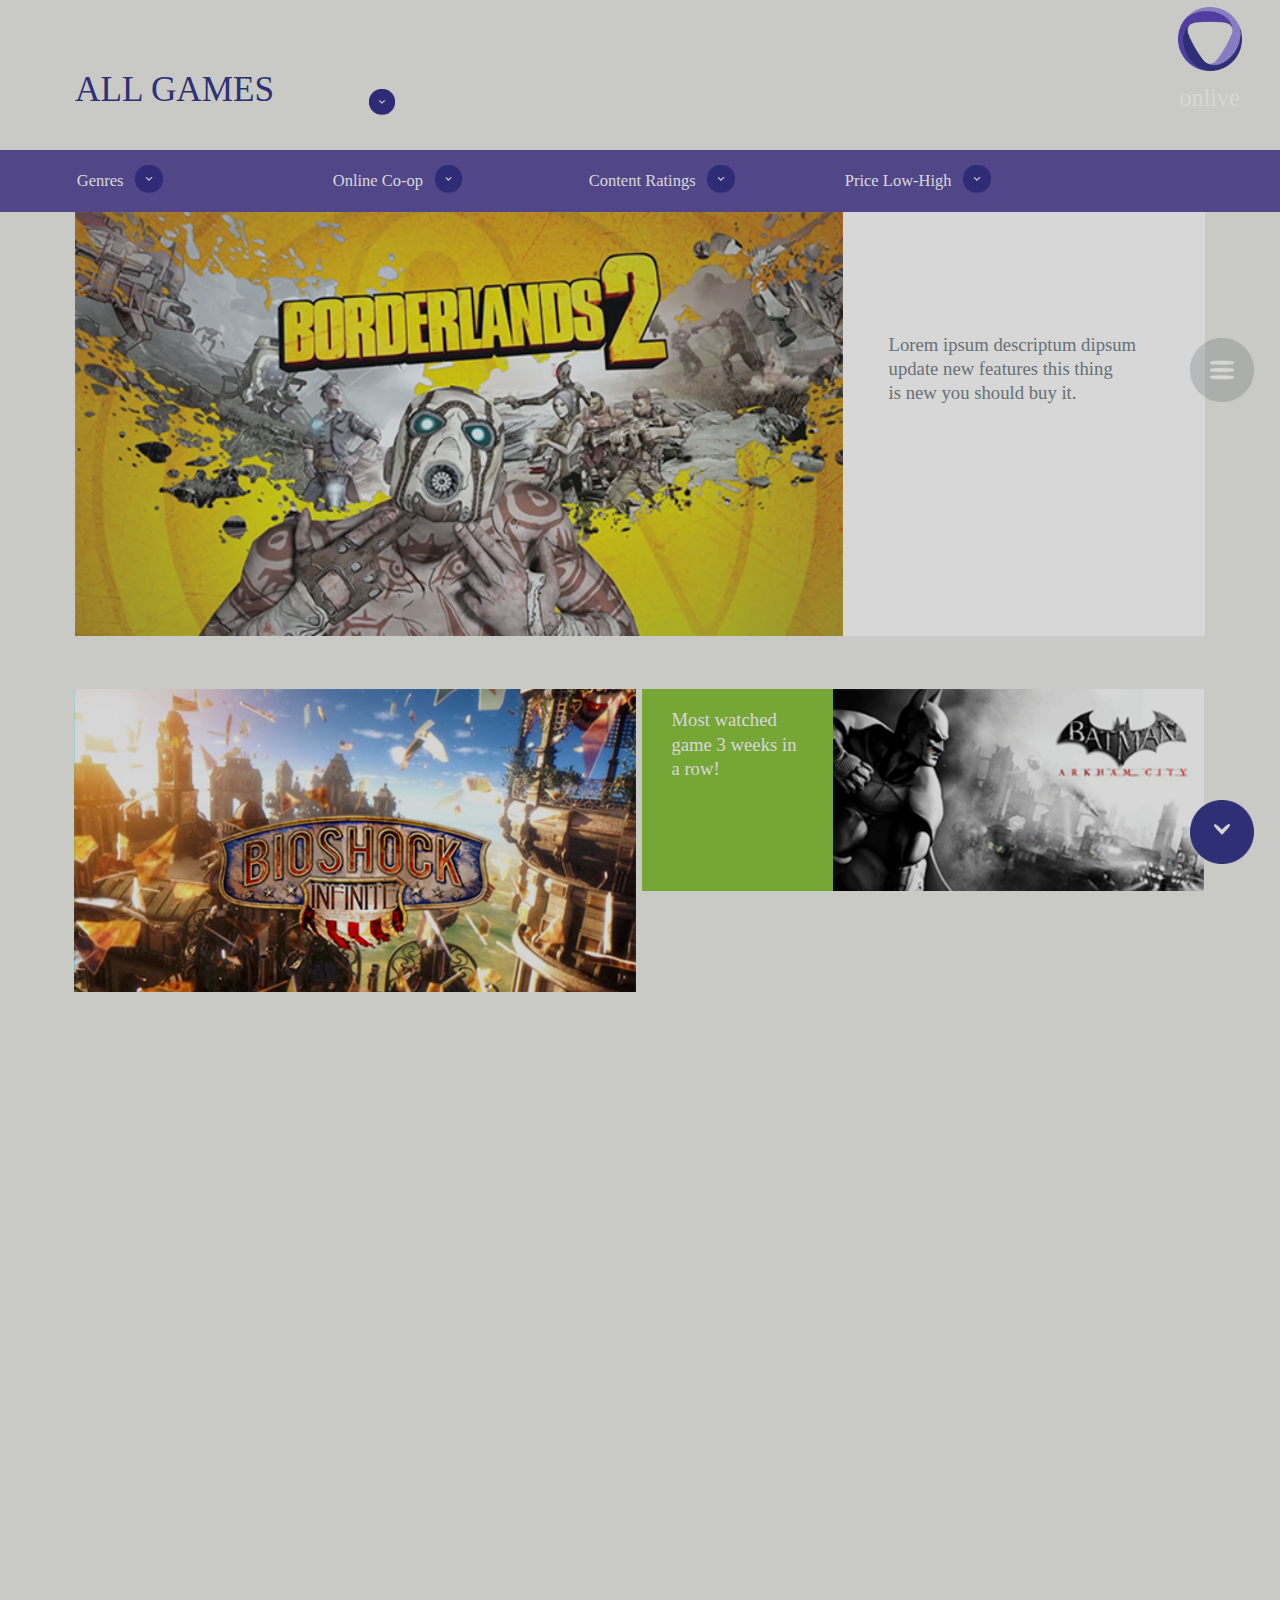
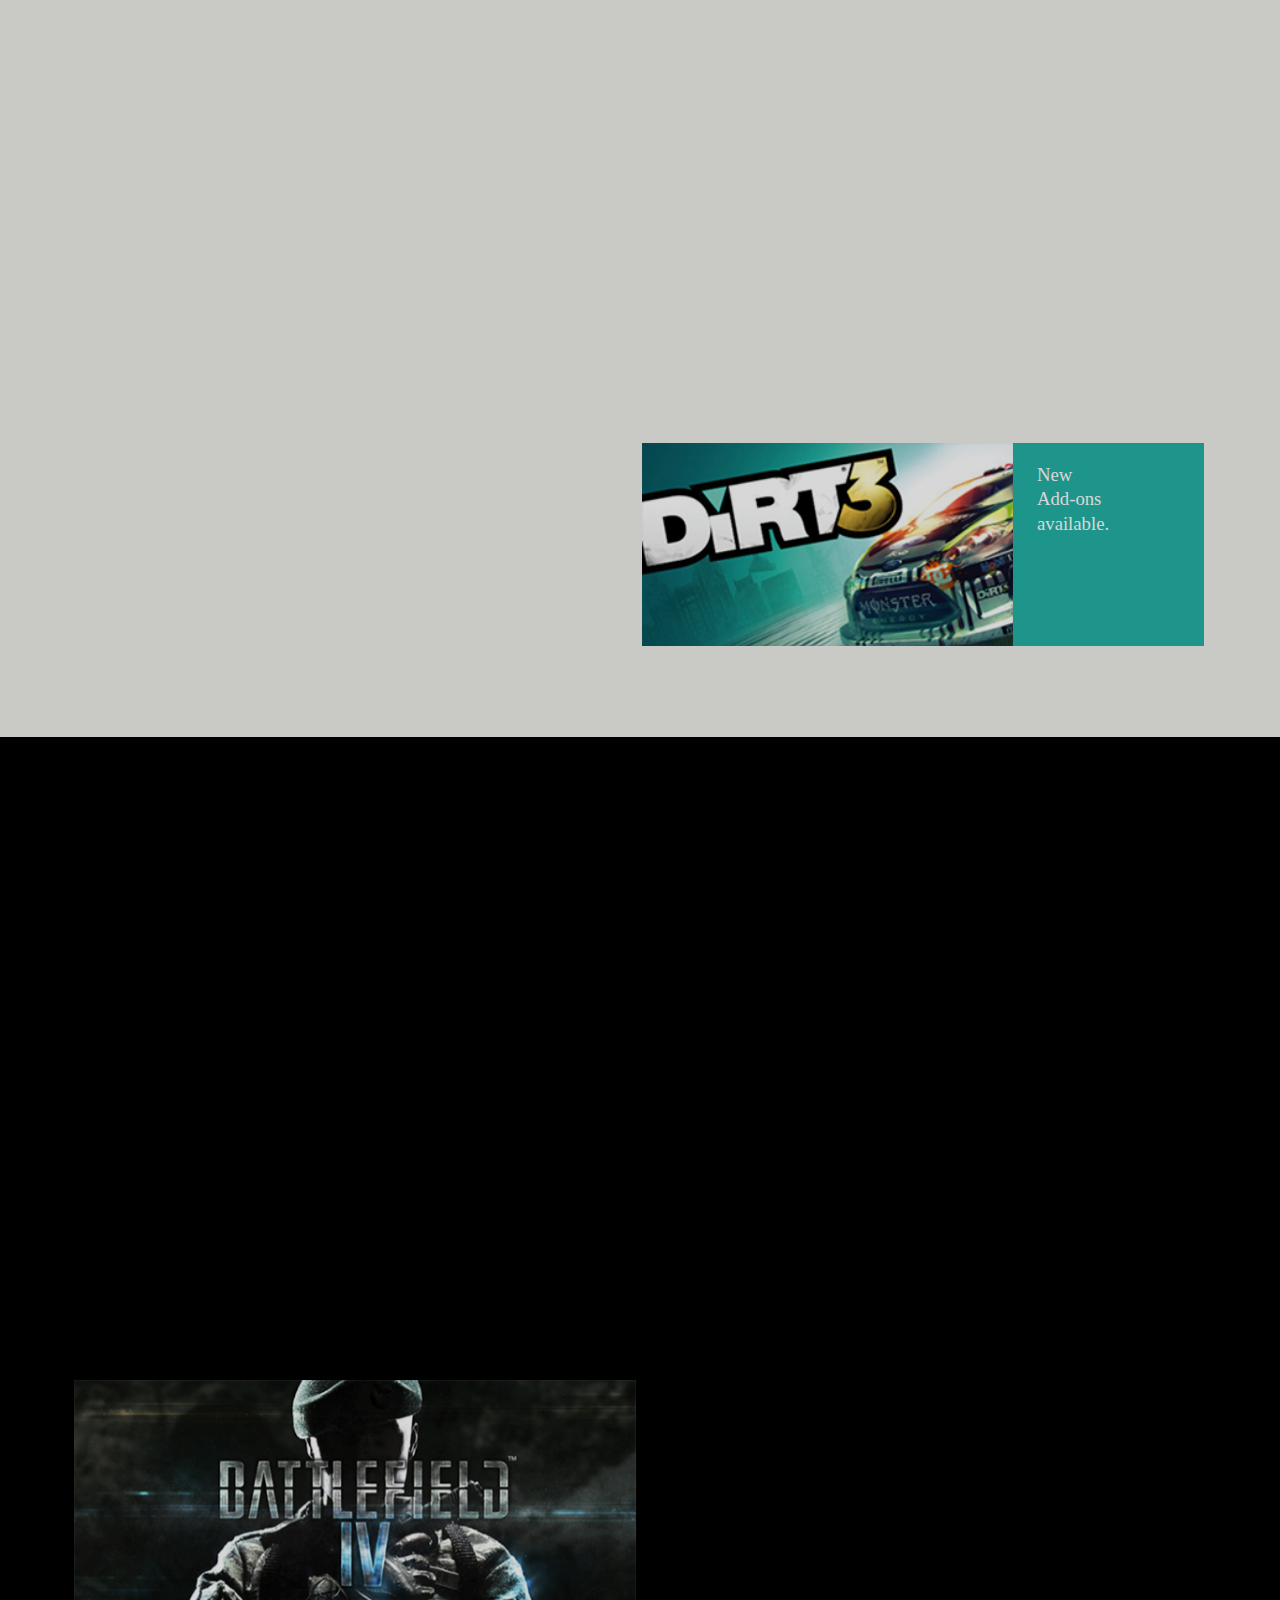
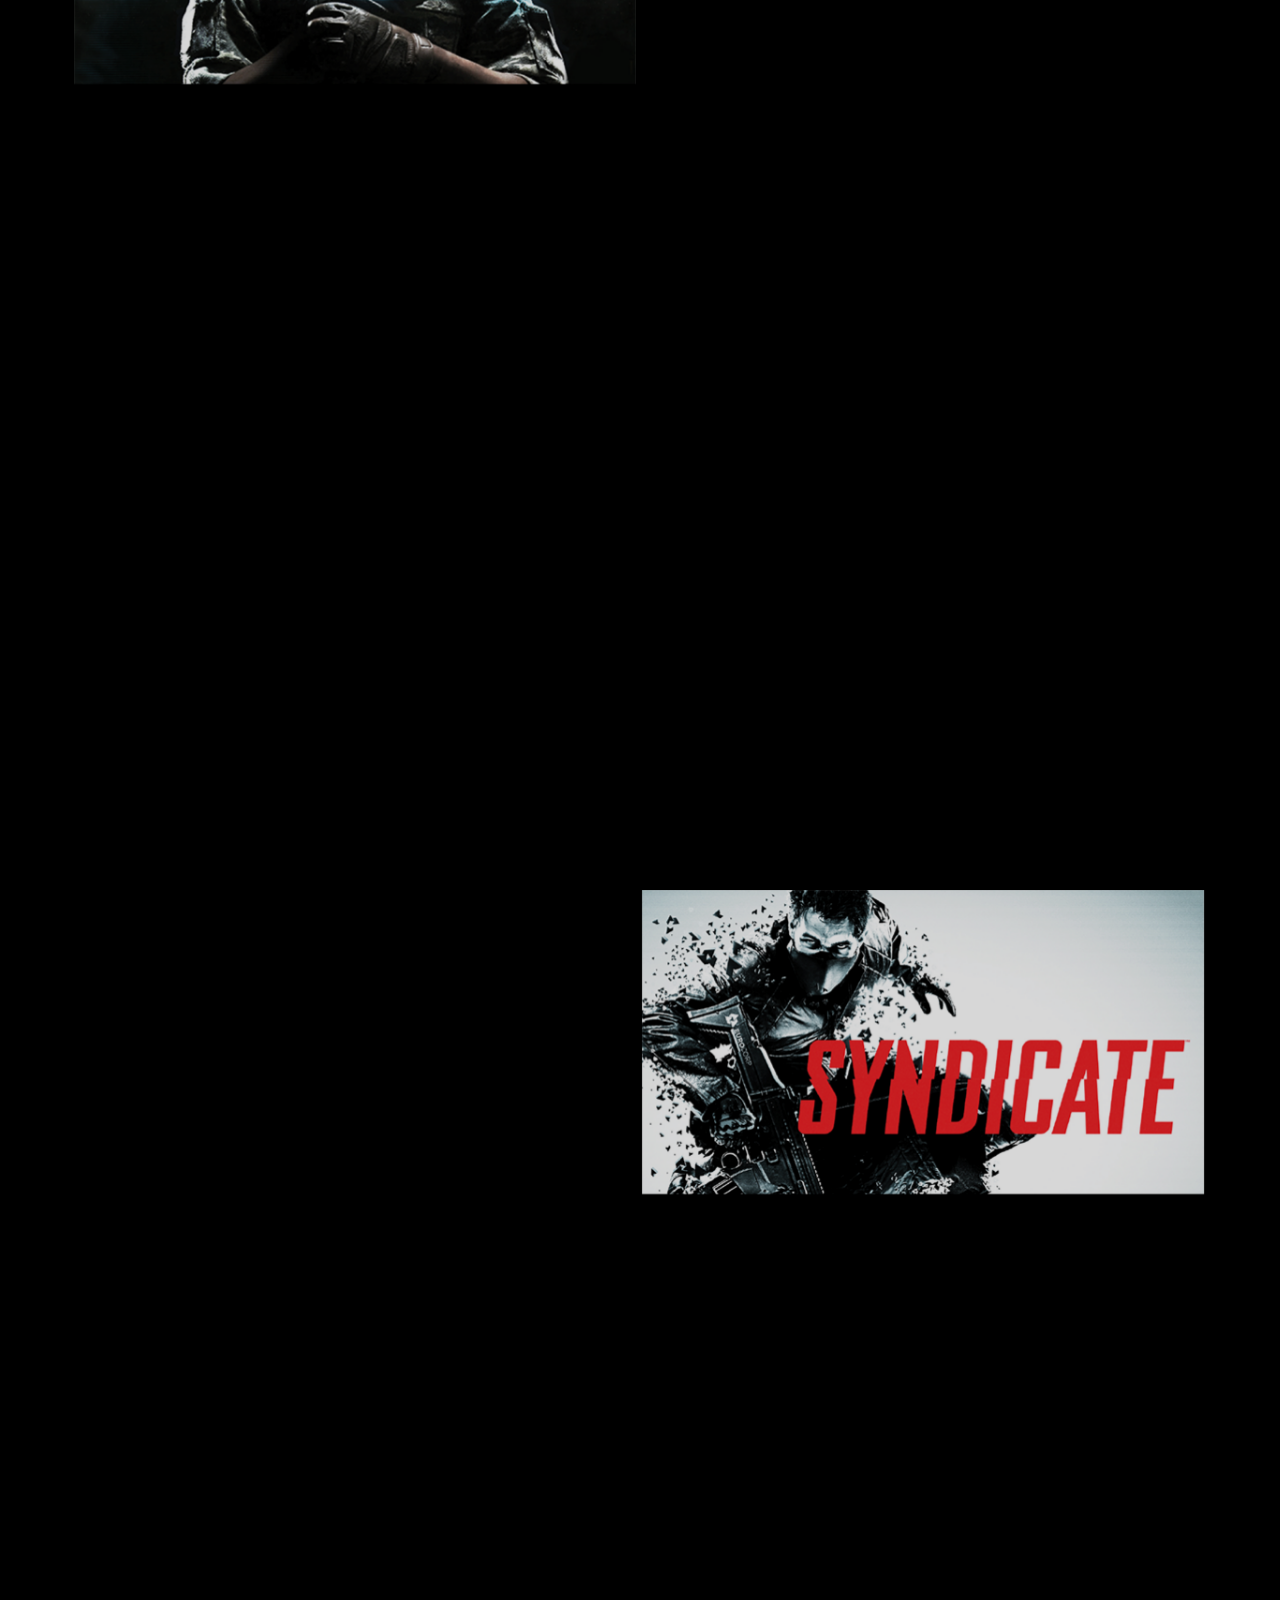
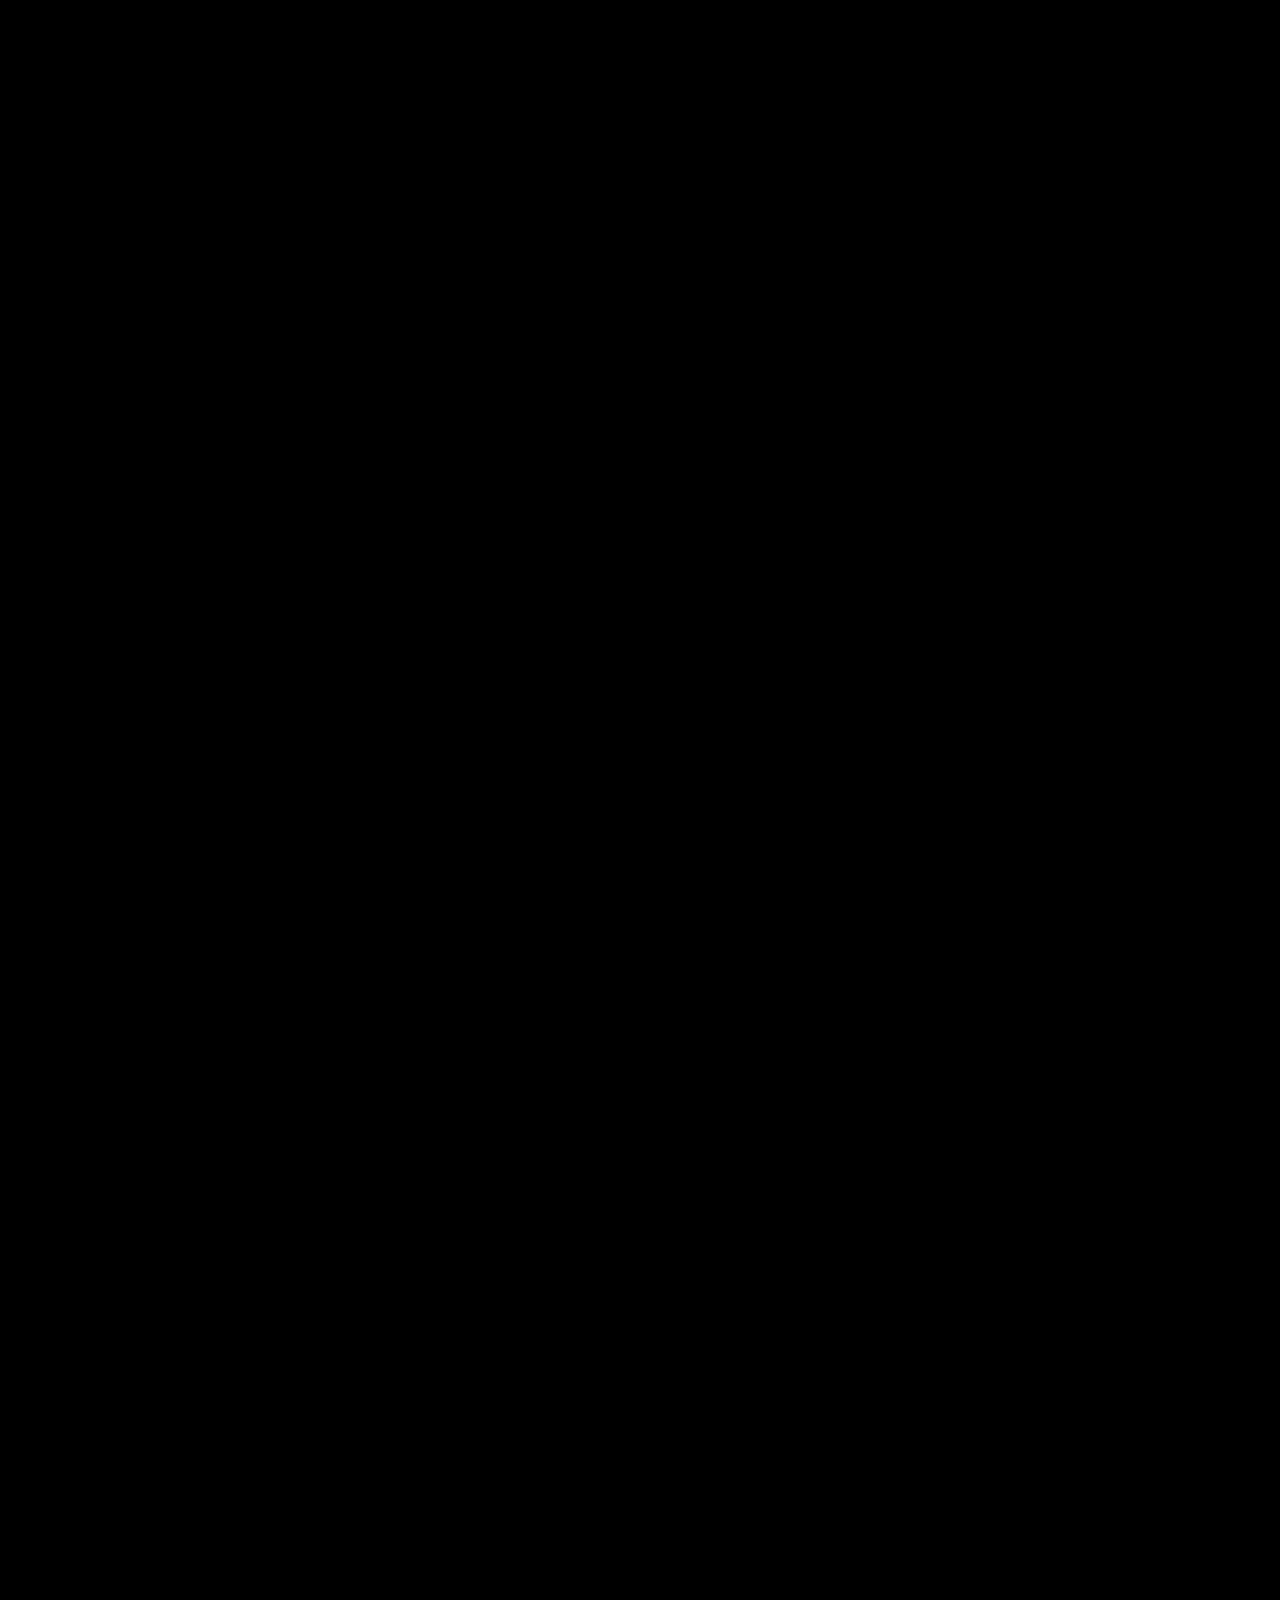
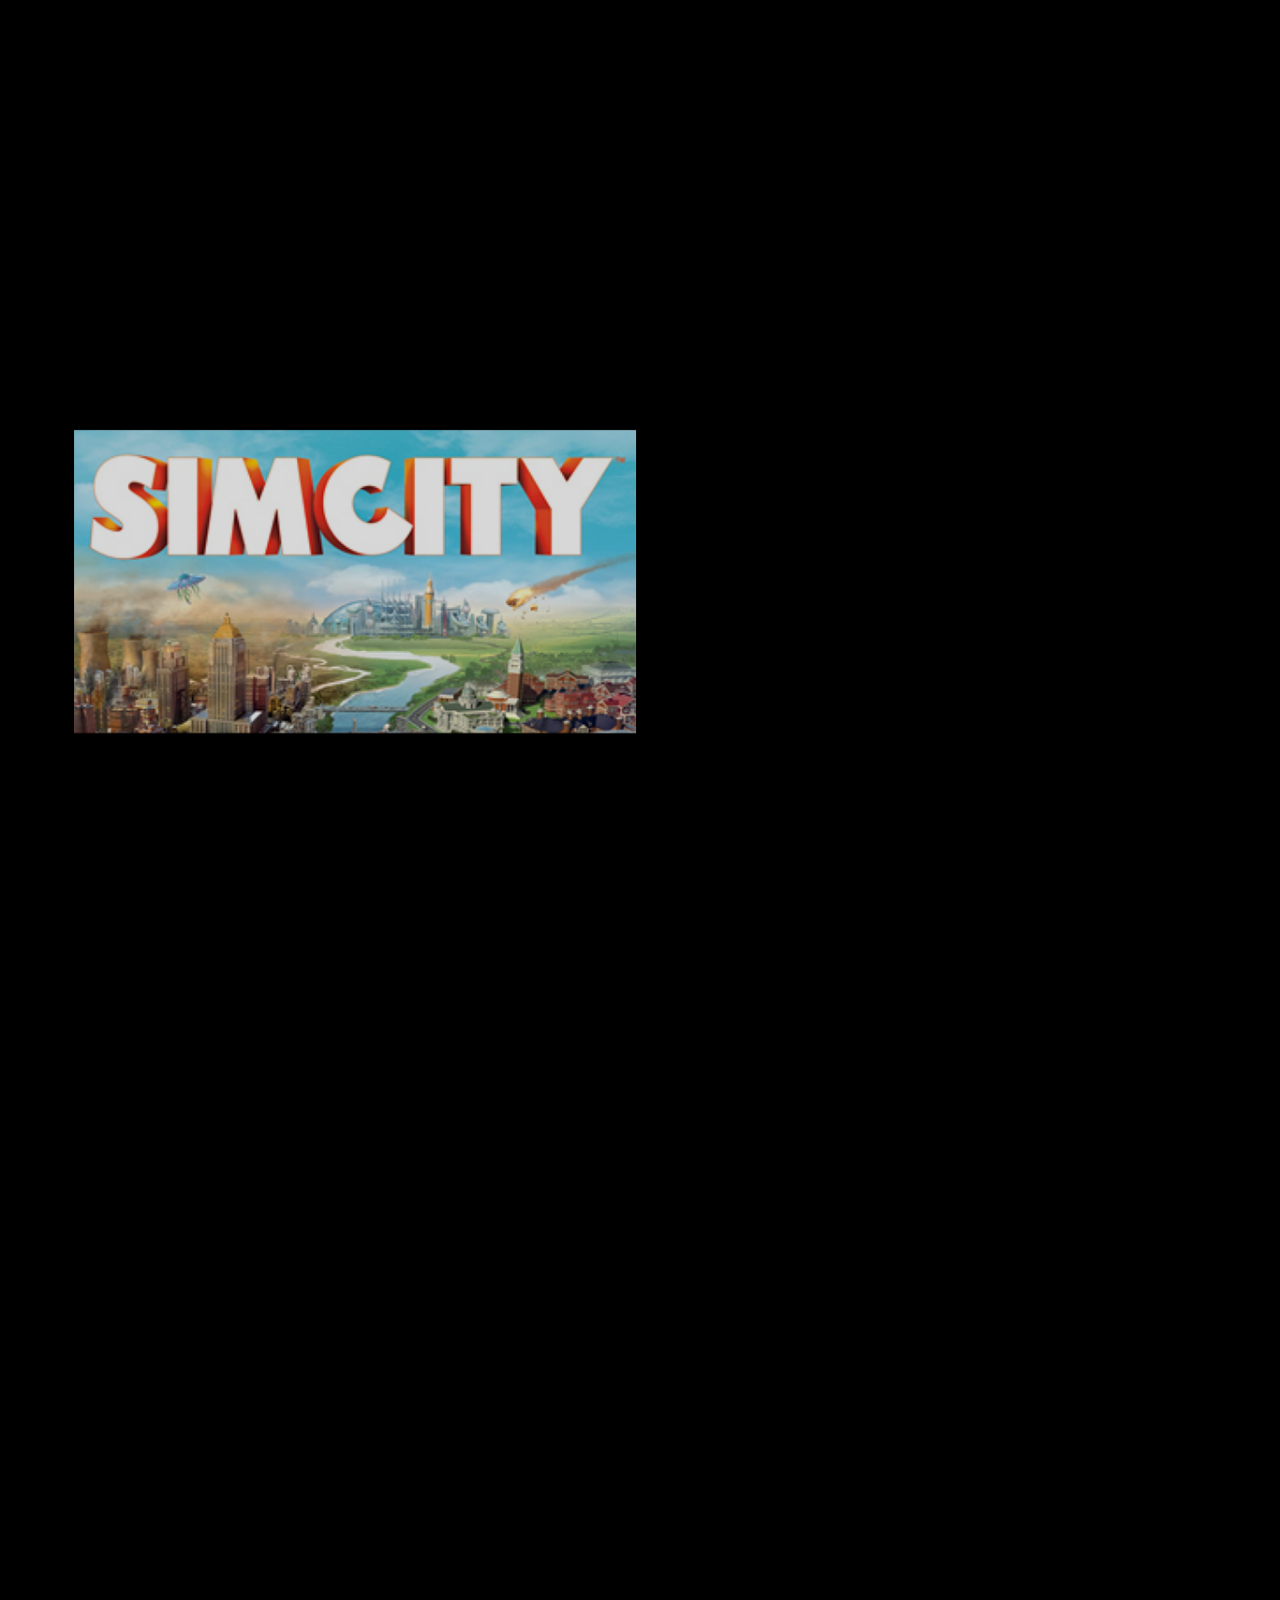
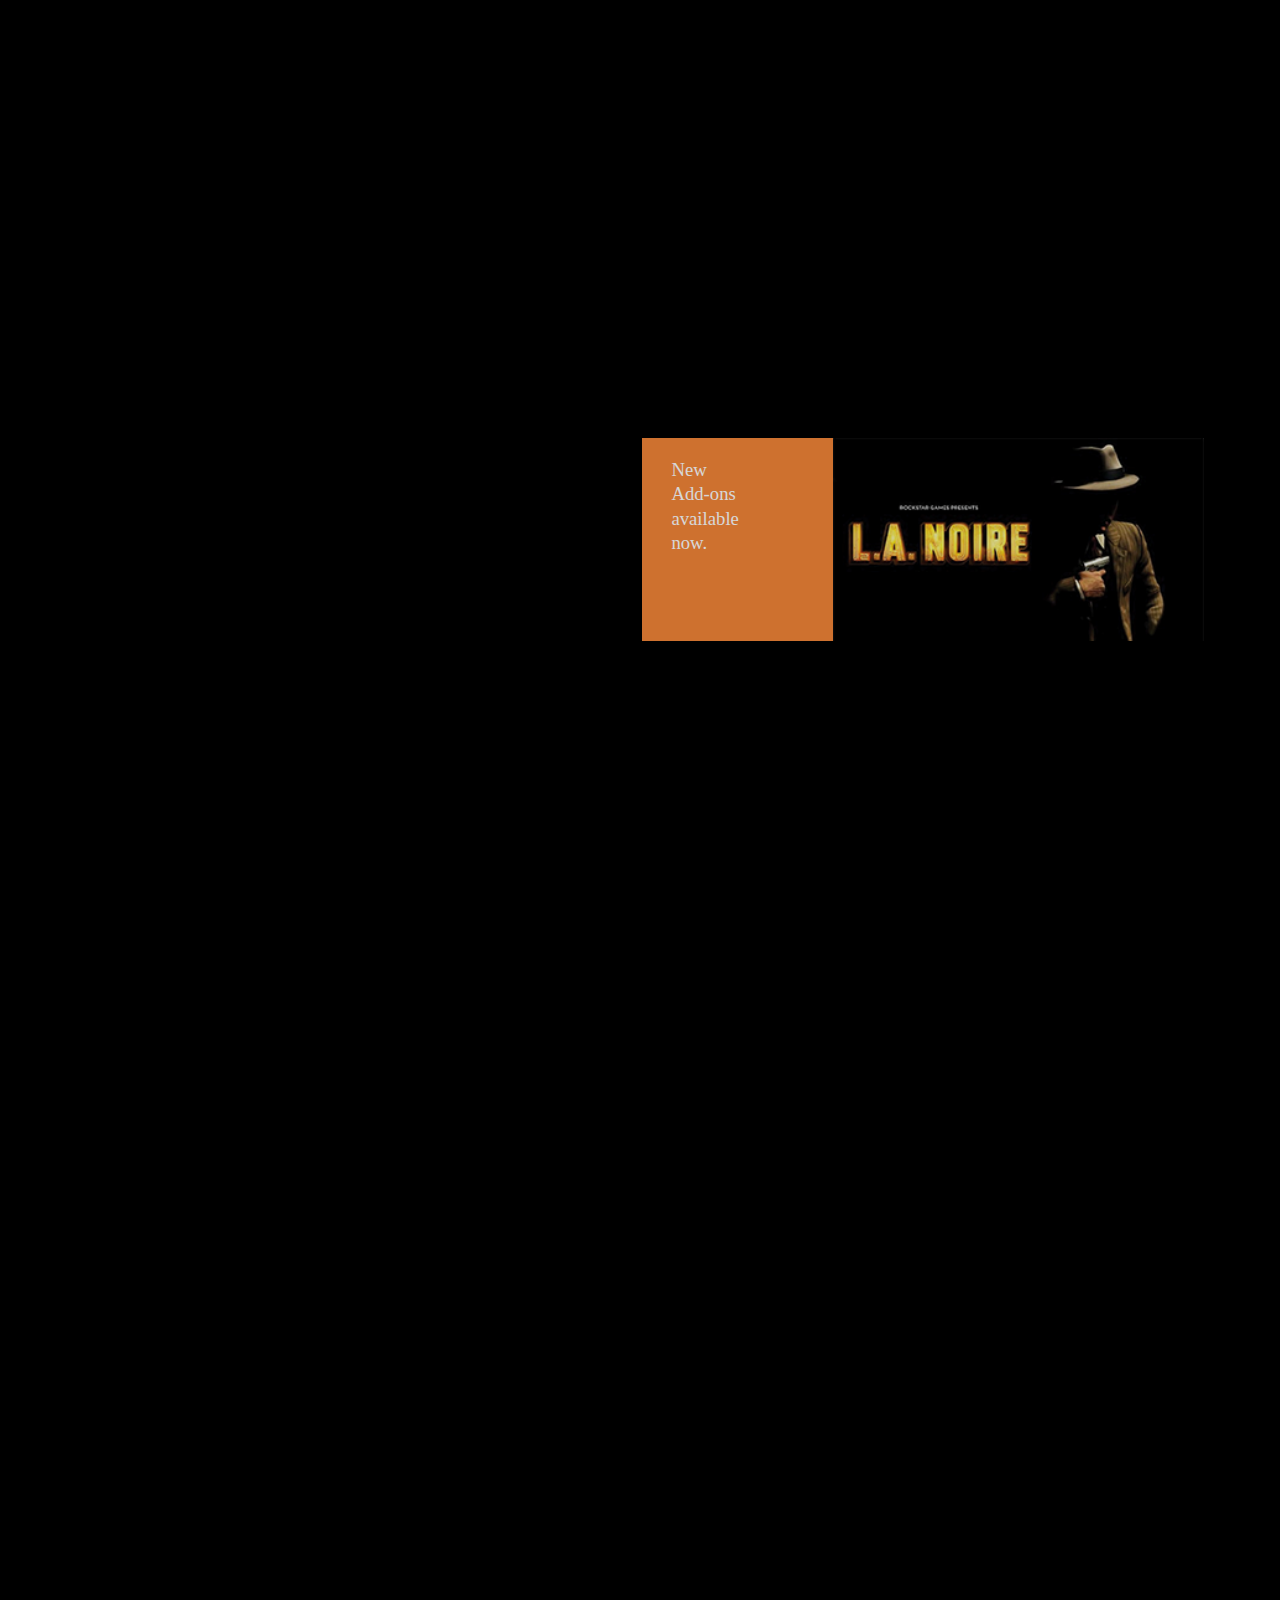
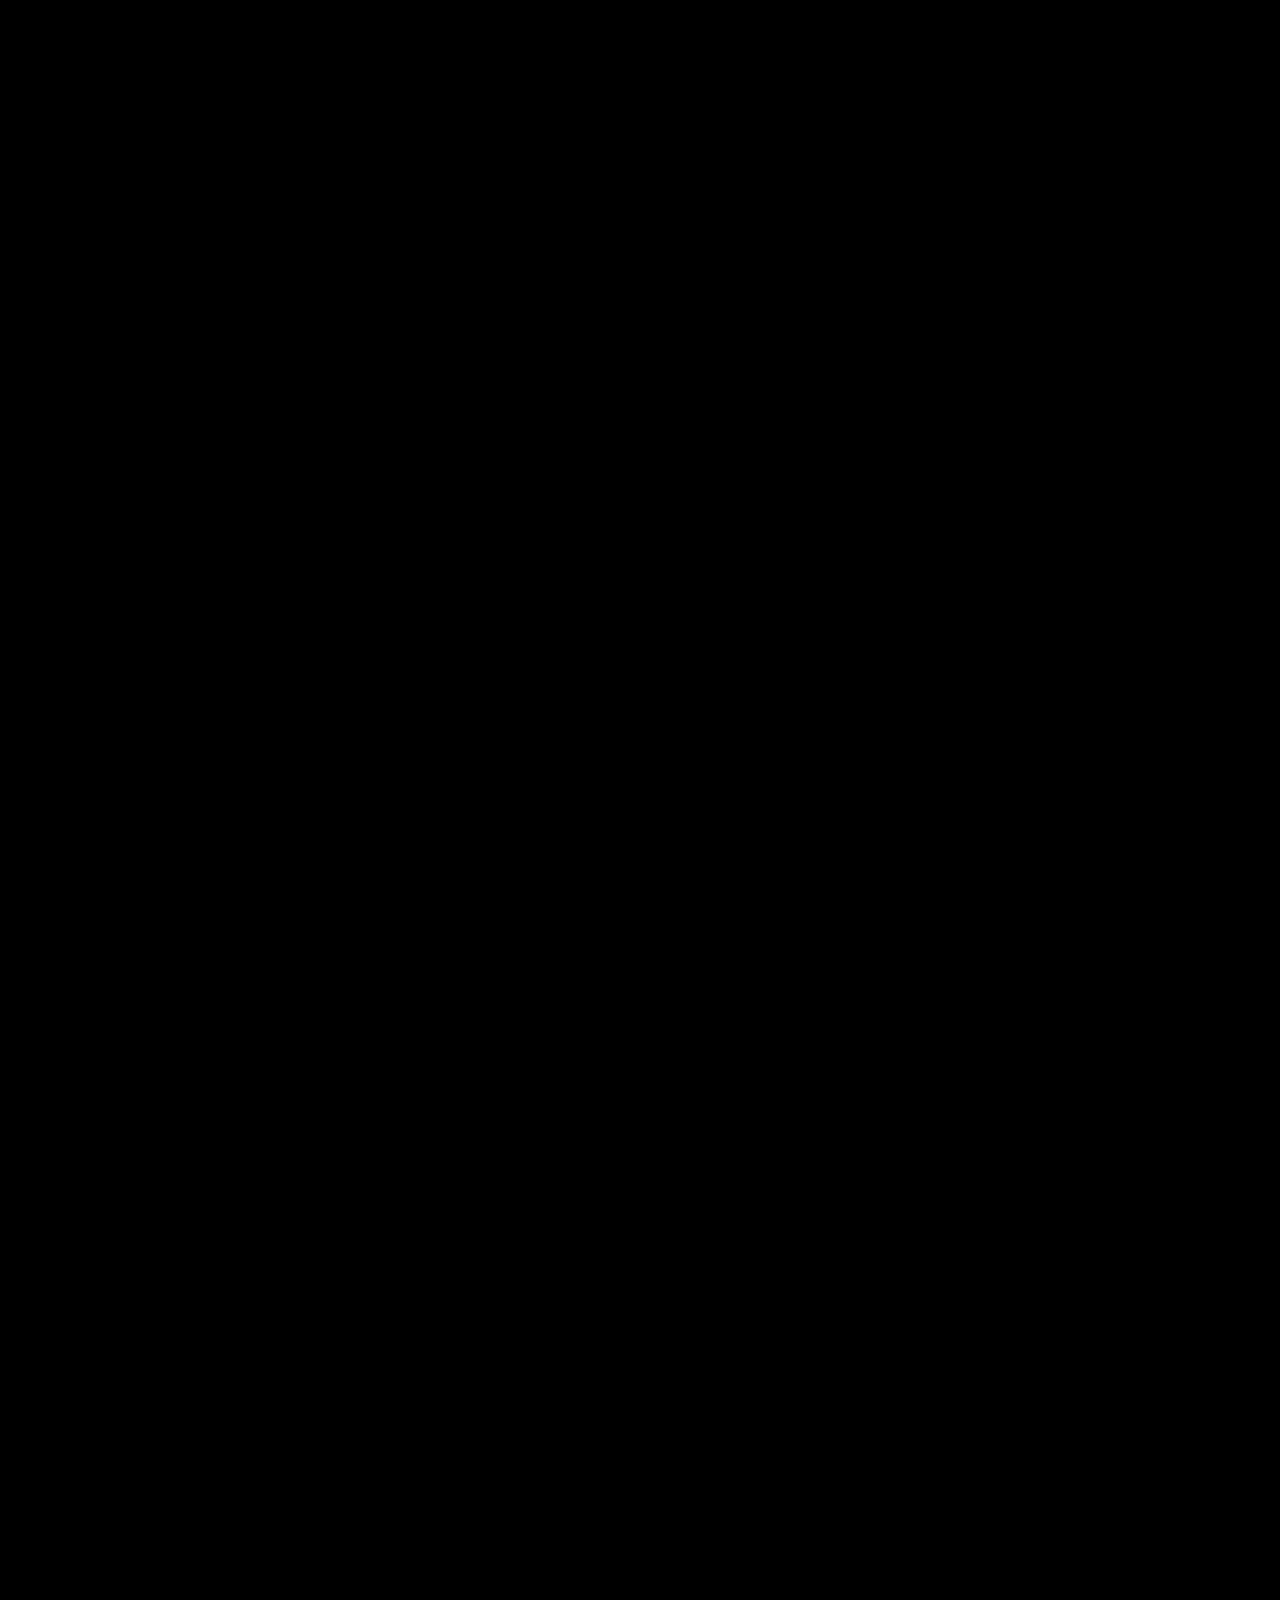
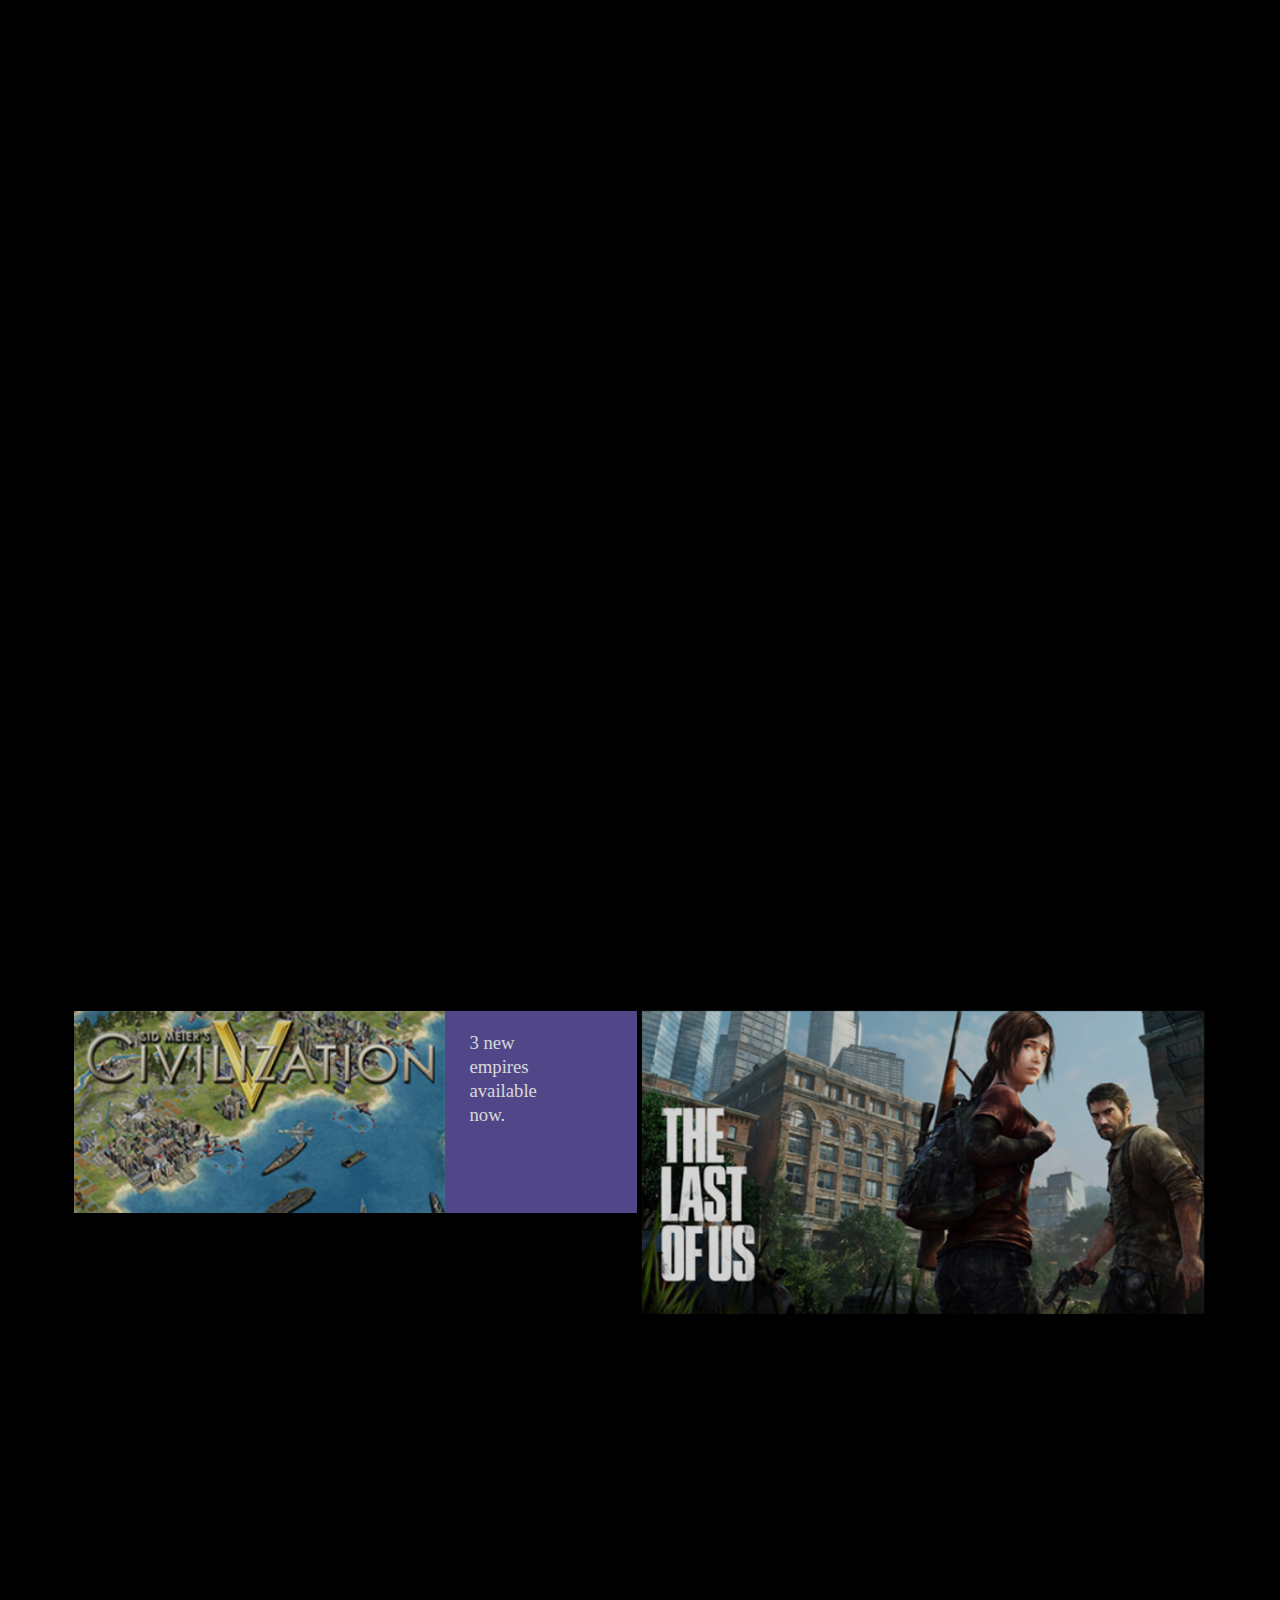
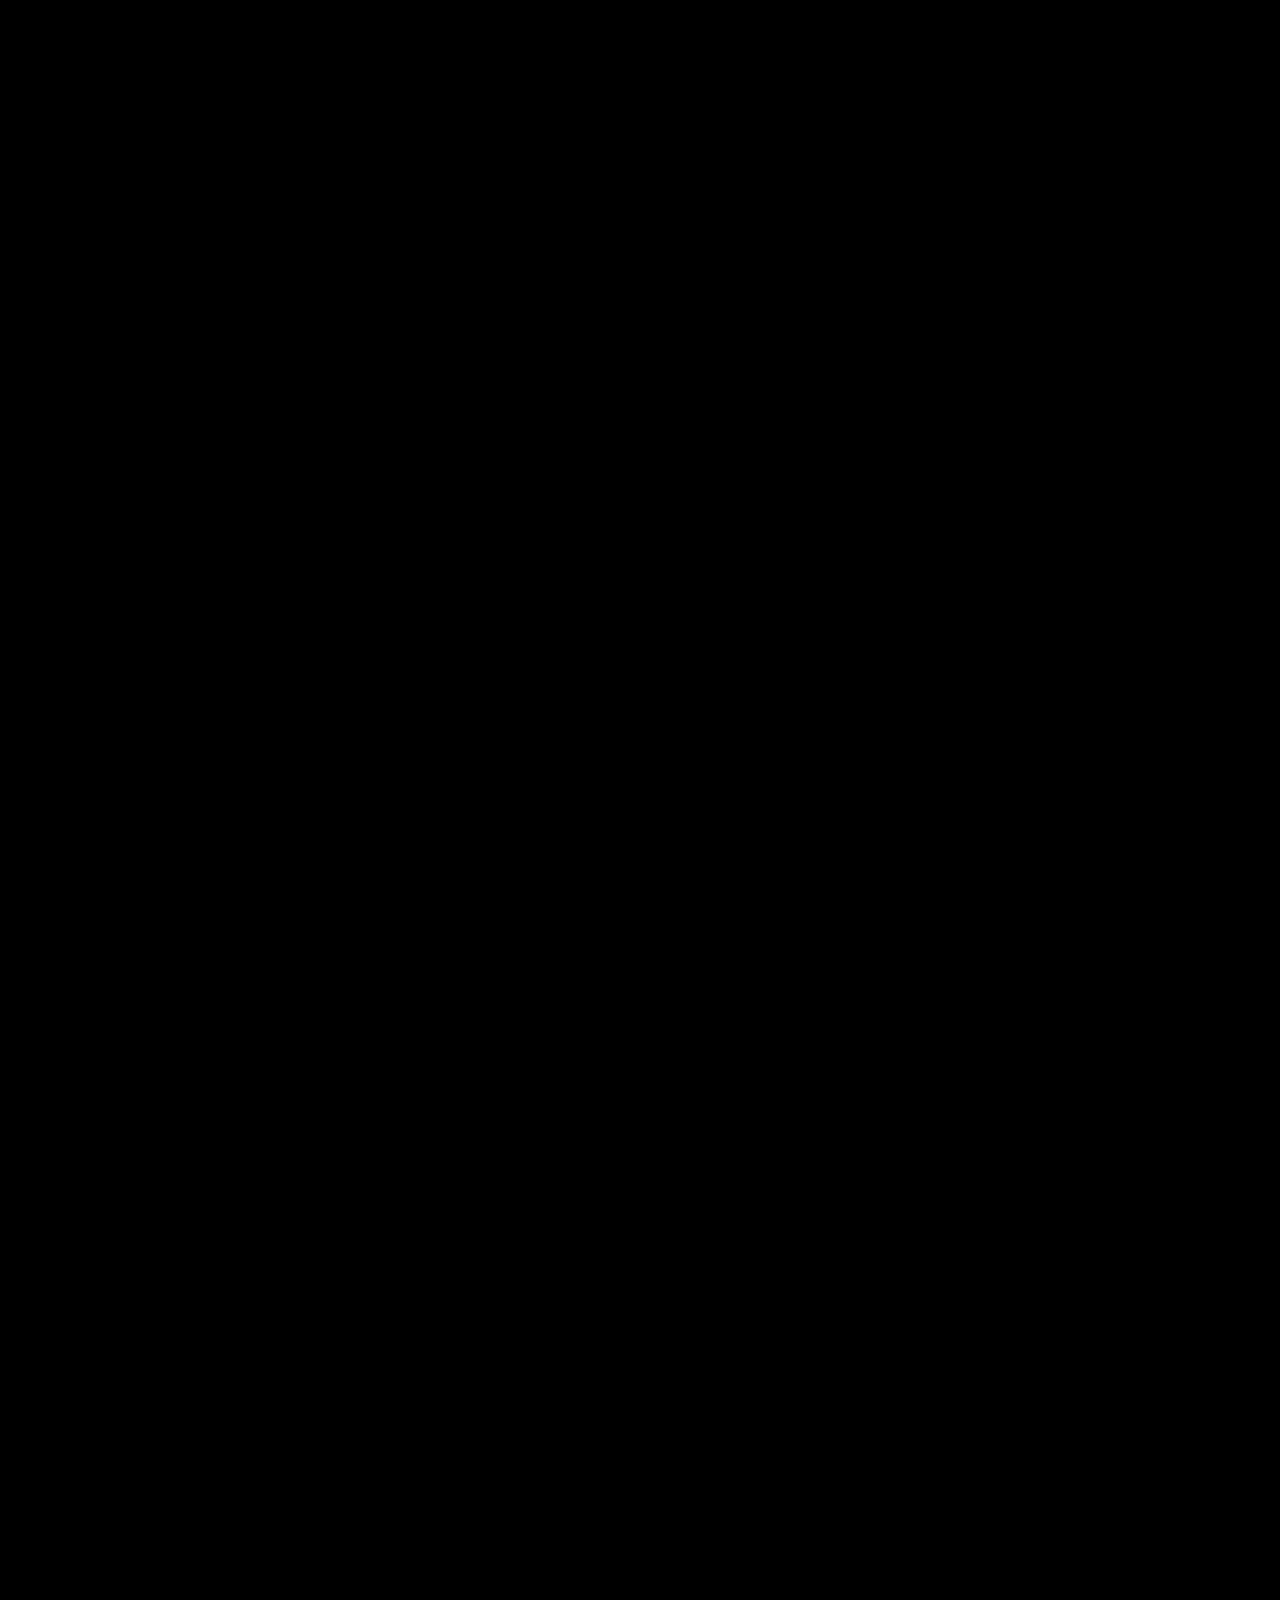
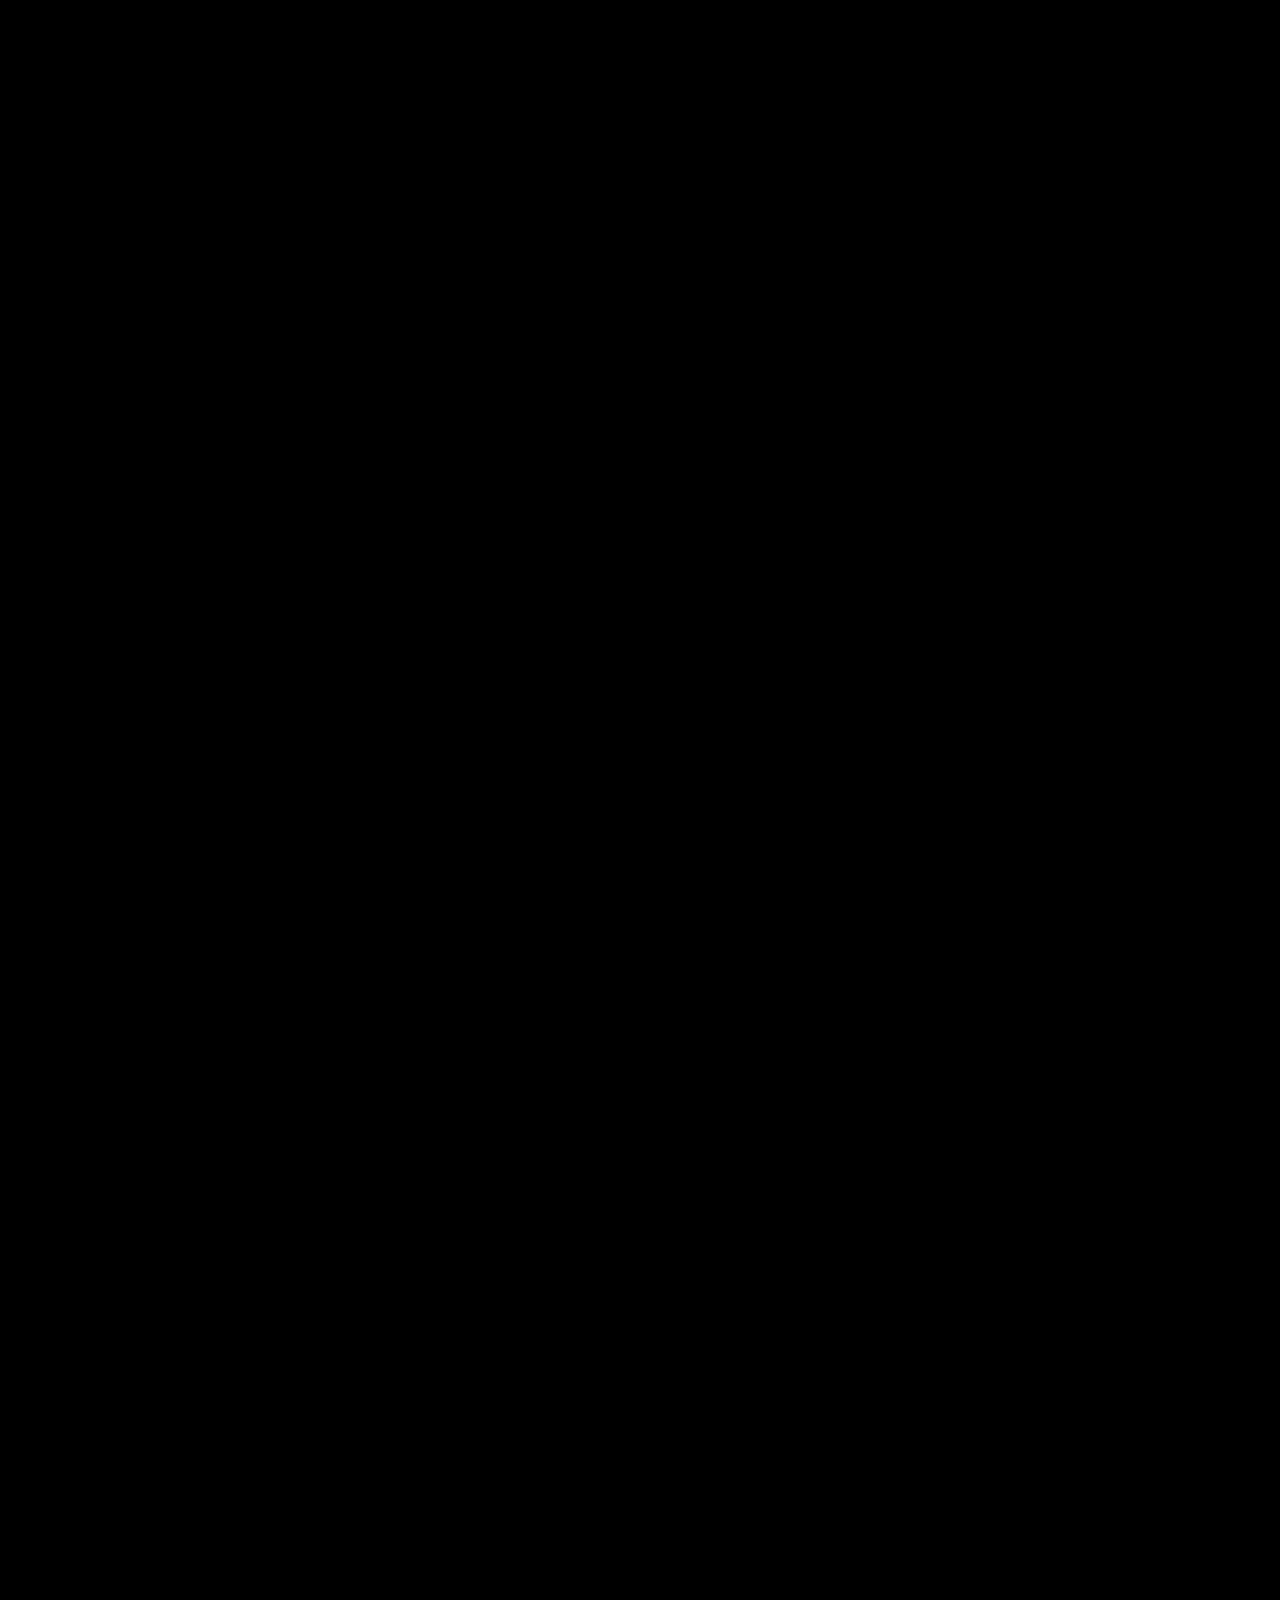
==== commit 20677e96: "Catalog continuous load (endless)" ====
--- a/catalog.html
+++ b/catalog.html
@@ -167,70 +167,6 @@
 				</ul>
 			</div>
 		</div>
-		<div id="games_wrapper" class="c2r1_bg" data-rows="16">
-			<div class="content_margin_rel white_bg header_game_brick">
-				<div class="bg_images header_gamepic"></div>
-				<div class="header_details_wrapper">
-					<h2>ITS HERE.</h2>
-					<h3 class="c2r3_color">Lorem ipsum descriptum dipsum<br />update new features this thing<br />is new you should buy it.</h3>
-					<p class="moredetails">More Details</p>
-					<p class="tryfree">TRY FREE</p>
-					<img src="images/games_site/button_forward_red.png" alt=""/>			
-				</div>
-			</div>
-			<div data-row="0/0/1" class="content_margin_rel game_brick left_side onehalf_size">
-				<div class="sub_brick bg_images gamebrick_01"></div>
-				<div class="game_details play_trailer bg_images" 
-					data-name="BIOSHOCK<br />INFINITE"
-					data-type="ACTION"
-					data-rating="4.3"
-					data-metascore="80"
-					data-content="M"
-					data-bundle="9.99"
-					data-togo="39.99"
-					data-morelink="details.html/bioshock_infinite">
-				</div>
-			</div>
-			<div data-row="0/0/1" data-color="0" class="content_margin_rel game_brick right_side left_info info_brick">
-				<div class="bg_color_wrapper"><h3>Most watched game 3 weeks in a row!</h3></div>
-				<div class="sub_brick bg_images gamebrick_02"></div>
-			</div>
-			<div data-row="2/1/1" data-color="1" class="content_margin_rel game_brick right_side right_info info_brick">
-				<div class="bg_color_wrapper"><h3>New<br />Add-ons<br />available.</h3></div>
-				<div class="sub_brick bg_images gamebrick_03"></div>
-			</div>
-			<div data-row="3/1/1.5" class="content_margin_rel game_brick left_side onehalf_size">
-				<div class="sub_brick bg_images gamebrick_04"></div>
-			</div>
-			<div data-row="4/2/1" class="content_margin_rel game_brick right_side onehalf_size">
-				<div class="sub_brick bg_images gamebrick_05"></div>
-			</div>
-			<div data-row="6/2/1.5" class="content_margin_rel game_brick left_side onehalf_size">
-				<div class="sub_brick bg_images gamebrick_06"></div>
-			</div>
-			<div data-row="7/3/1" data-color="2" class="content_margin_rel game_brick right_side left_info info_brick">
-				<div class="bg_color_wrapper"><h3>New<br />Add-ons<br />available<br />now.</h3></div>
-				<div class="sub_brick bg_images gamebrick_07"></div>
-			</div>
-			<div data-row="9/4/1" data-color="3" class="content_margin_rel game_brick left_side right_info info_brick">
-				<div class="bg_color_wrapper"><h3>3 new<br />empires<br />available<br />now.</h3></div>
-				<div class="sub_brick bg_images gamebrick_08"></div>
-			</div>
-			<div data-row="9/4/1" class="content_margin_rel game_brick right_side onehalf_size">
-				<div class="sub_brick bg_images gamebrick_09"></div>
-			</div>
-			<div data-row="11/5/1" data-color="4" class="content_margin_rel game_brick left_side left_info info_brick">
-				<div class="bg_color_wrapper"><h3>Oh hey<br />buy this<br />game.</h3></div>
-				<div class="sub_brick bg_images gamebrick_10"></div>
-			</div>
-			<div data-row="13/6/1" data-color="5" class="content_margin_rel game_brick left_side left_info info_brick">
-				<div class="bg_color_wrapper"><h3>Feature<br />here!<br />Don't miss<br />this.</h3></div>
-				<div class="sub_brick bg_images gamebrick_11"></div>
-			</div>
-			<div data-row="12/5/1.25" class="content_margin_rel game_brick right_side onehalf_size">
-				<div class="sub_brick bg_images gamebrick_12"></div>
-			</div>
-		</div>
 	</div>
 </div>
 <div class="clear"></div>
--- a/css/games/site.css
+++ b/css/games/site.css
@@ -78,6 +78,55 @@
 	color: #ffffff;
 }
 
+/************************************************************/
+/* Input box                   															*/
+/************************************************************/
+
+.input_box {
+	position: relative;
+	float: left;
+	height: auto;
+	margin-bottom: 0.5%;
+	padding-top: 5%;
+	padding-bottom: 5%;
+}
+
+.input_box > input {
+	position: relative !important;
+	margin-left: 5%;
+	float: left;
+	font-size: 1.6em;
+	display: block;
+	width: 80%;
+	height: auto;
+	line-height: 1.3em;
+}
+
+.input_box > textarea {
+	position: relative !important;
+	margin-left: 5%;
+	float: left;
+	font-size: 1.6em;
+	display: block;
+	width: 90%;
+	height: auto;
+	line-height: 1.3em;
+}
+
+
+.input_box a {
+	position: absolute;
+	right: 5%;
+	top: 30%;
+	width: 7%;
+	height: auto;
+}
+
+.input_box a > img {
+	position: relative !important;
+	width: 100%;
+	height: auto;
+}
 
 /************************************************************/
 /* Classes                     															*/
@@ -573,10 +622,11 @@
 #logo {
 	right: 3%;
 	top: 5%;
-	width: 5%;
+	width: 5% !important;
 	background-position: top center;
 	background-size: contain;
 	z-index: 5;
+	position: absolute !important;
 }
 
 #logo > p {
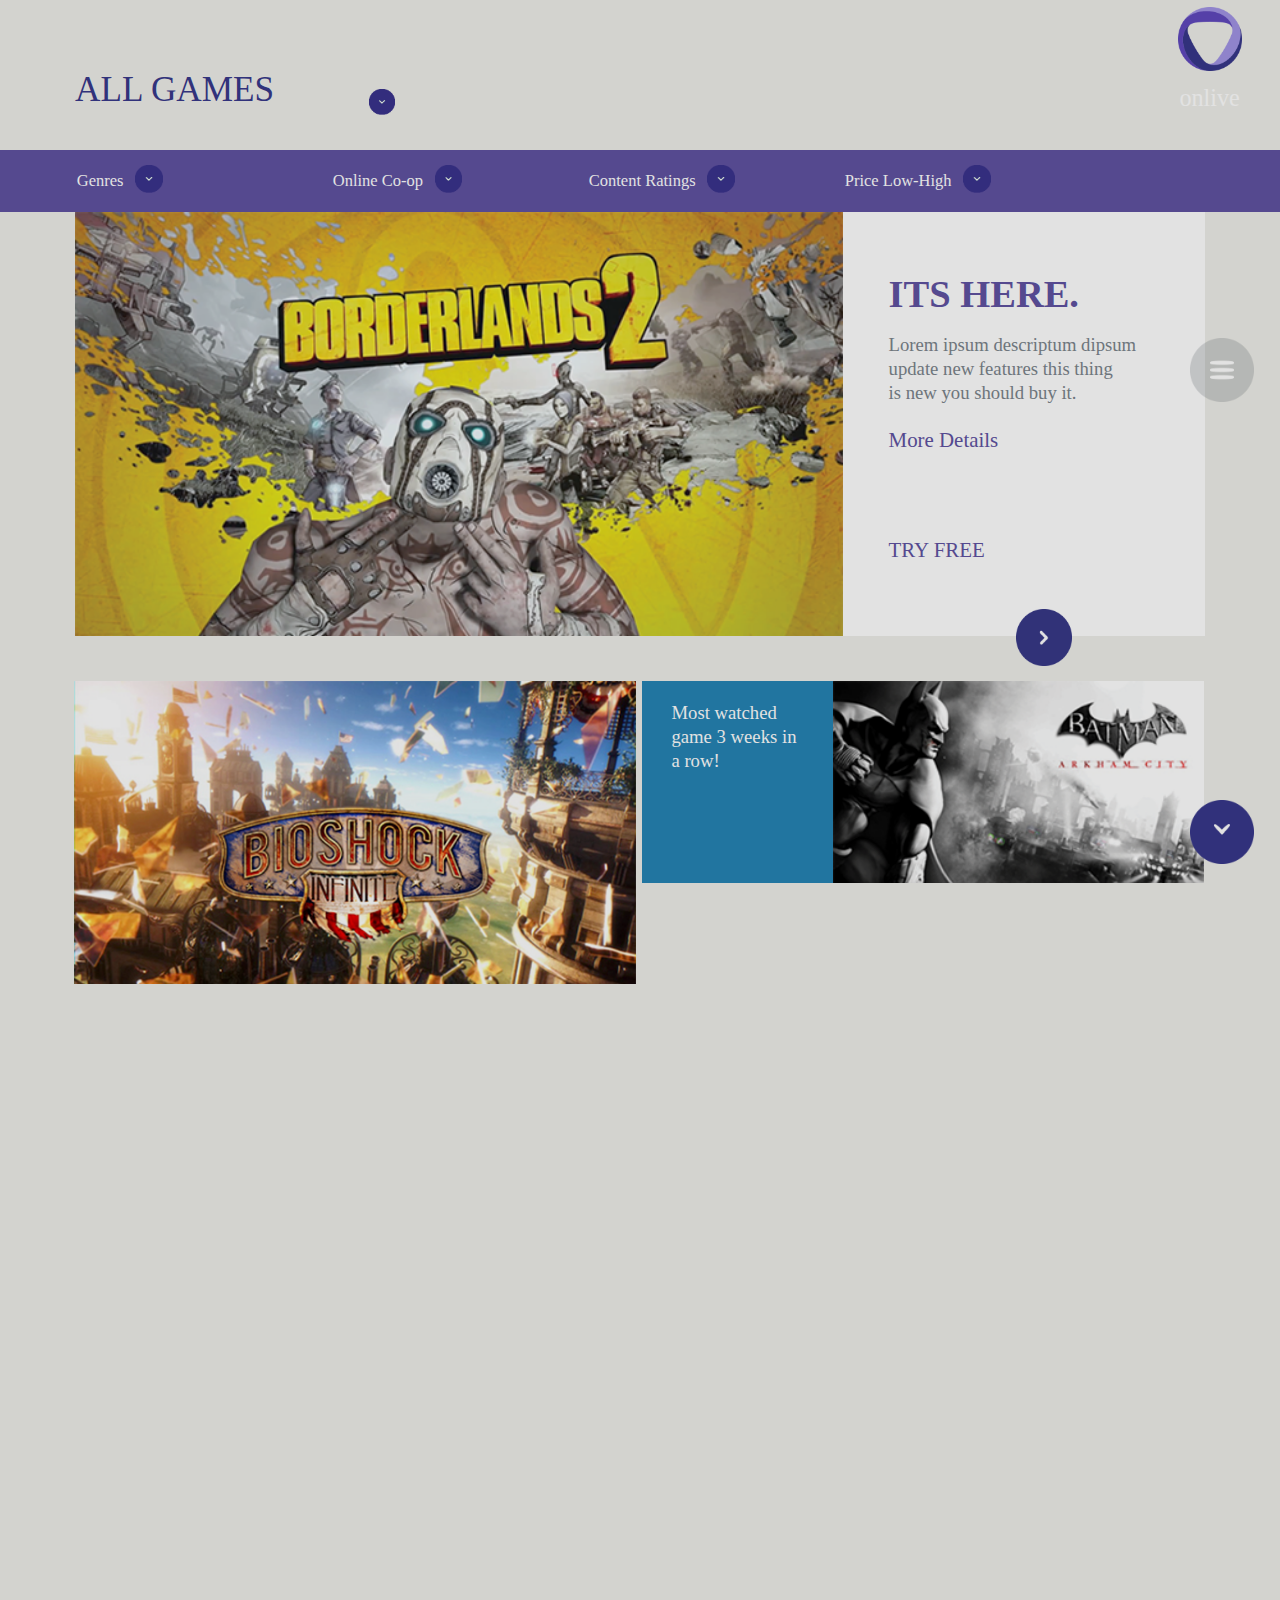
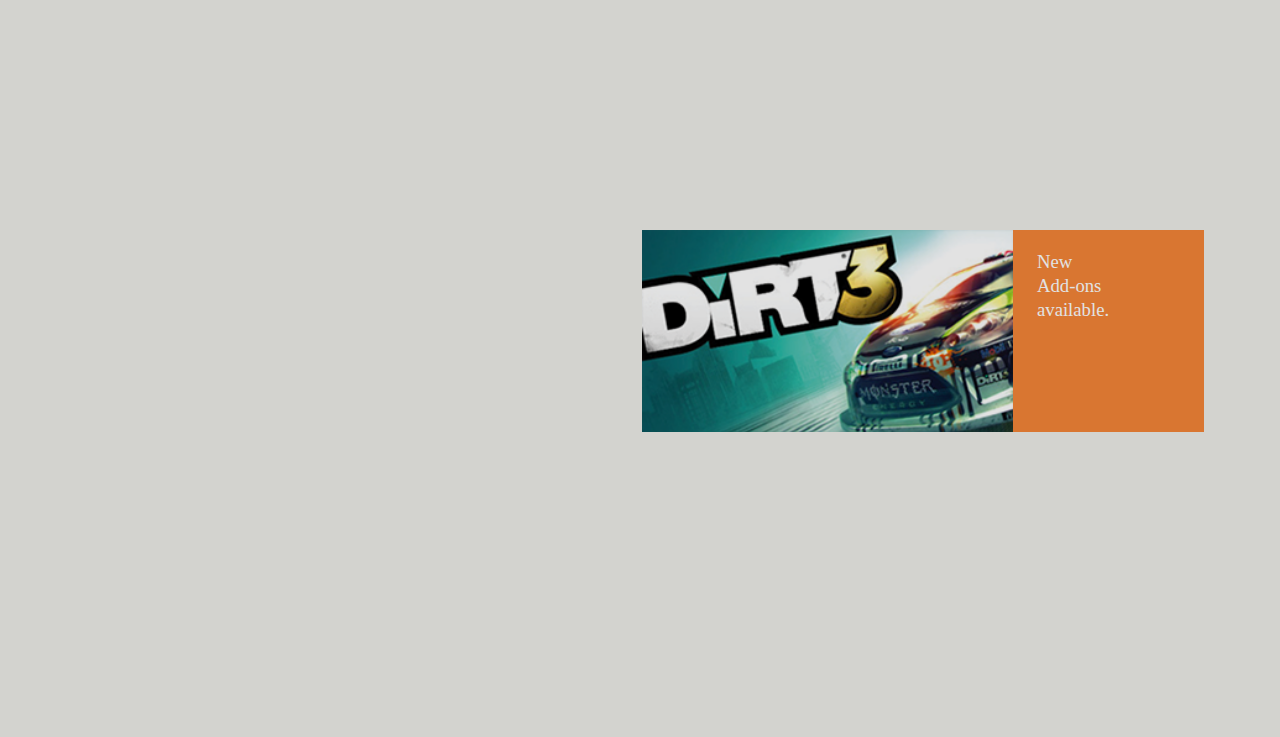
==== commit 47f5b6f9: "Revert 8b652a7..0b7ed89" ====
--- a/catalog.html
+++ b/catalog.html
@@ -167,6 +167,70 @@
 				</ul>
 			</div>
 		</div>
+		<div id="games_wrapper" class="c2r1_bg" data-rows="16">
+			<div class="content_margin_rel white_bg header_game_brick">
+				<div class="bg_images header_gamepic"></div>
+				<div class="header_details_wrapper">
+					<h2>ITS HERE.</h2>
+					<h3 class="c2r3_color">Lorem ipsum descriptum dipsum<br />update new features this thing<br />is new you should buy it.</h3>
+					<p class="moredetails">More Details</p>
+					<p class="tryfree">TRY FREE</p>
+					<img src="images/games_site/button_forward_red.png" alt=""/>			
+				</div>
+			</div>
+			<div data-row="0/0/1" class="content_margin_rel game_brick left_side onehalf_size">
+				<div class="sub_brick bg_images gamebrick_01"></div>
+				<div class="game_details play_trailer bg_images" 
+					data-name="BIOSHOCK<br />INFINITE"
+					data-type="ACTION"
+					data-rating="4.3"
+					data-metascore="80"
+					data-content="M"
+					data-bundle="9.99"
+					data-togo="39.99"
+					data-morelink="details.html/bioshock_infinite">
+				</div>
+			</div>
+			<div data-row="0/0/1" data-color="0" class="content_margin_rel game_brick right_side left_info info_brick">
+				<div class="bg_color_wrapper"><h3>Most watched game 3 weeks in a row!</h3></div>
+				<div class="sub_brick bg_images gamebrick_02"></div>
+			</div>
+			<div data-row="2/1/1" data-color="1" class="content_margin_rel game_brick right_side right_info info_brick">
+				<div class="bg_color_wrapper"><h3>New<br />Add-ons<br />available.</h3></div>
+				<div class="sub_brick bg_images gamebrick_03"></div>
+			</div>
+			<div data-row="3/1/1.5" class="content_margin_rel game_brick left_side onehalf_size">
+				<div class="sub_brick bg_images gamebrick_04"></div>
+			</div>
+			<div data-row="4/2/1" class="content_margin_rel game_brick right_side onehalf_size">
+				<div class="sub_brick bg_images gamebrick_05"></div>
+			</div>
+			<div data-row="6/2/1.5" class="content_margin_rel game_brick left_side onehalf_size">
+				<div class="sub_brick bg_images gamebrick_06"></div>
+			</div>
+			<div data-row="7/3/1" data-color="2" class="content_margin_rel game_brick right_side left_info info_brick">
+				<div class="bg_color_wrapper"><h3>New<br />Add-ons<br />available<br />now.</h3></div>
+				<div class="sub_brick bg_images gamebrick_07"></div>
+			</div>
+			<div data-row="9/4/1" data-color="3" class="content_margin_rel game_brick left_side right_info info_brick">
+				<div class="bg_color_wrapper"><h3>3 new<br />empires<br />available<br />now.</h3></div>
+				<div class="sub_brick bg_images gamebrick_08"></div>
+			</div>
+			<div data-row="9/4/1" class="content_margin_rel game_brick right_side onehalf_size">
+				<div class="sub_brick bg_images gamebrick_09"></div>
+			</div>
+			<div data-row="11/5/1" data-color="4" class="content_margin_rel game_brick left_side left_info info_brick">
+				<div class="bg_color_wrapper"><h3>Oh hey<br />buy this<br />game.</h3></div>
+				<div class="sub_brick bg_images gamebrick_10"></div>
+			</div>
+			<div data-row="13/6/1" data-color="5" class="content_margin_rel game_brick left_side left_info info_brick">
+				<div class="bg_color_wrapper"><h3>Feature<br />here!<br />Don't miss<br />this.</h3></div>
+				<div class="sub_brick bg_images gamebrick_11"></div>
+			</div>
+			<div data-row="12/5/1.25" class="content_margin_rel game_brick right_side onehalf_size">
+				<div class="sub_brick bg_images gamebrick_12"></div>
+			</div>
+		</div>
 	</div>
 </div>
 <div class="clear"></div>
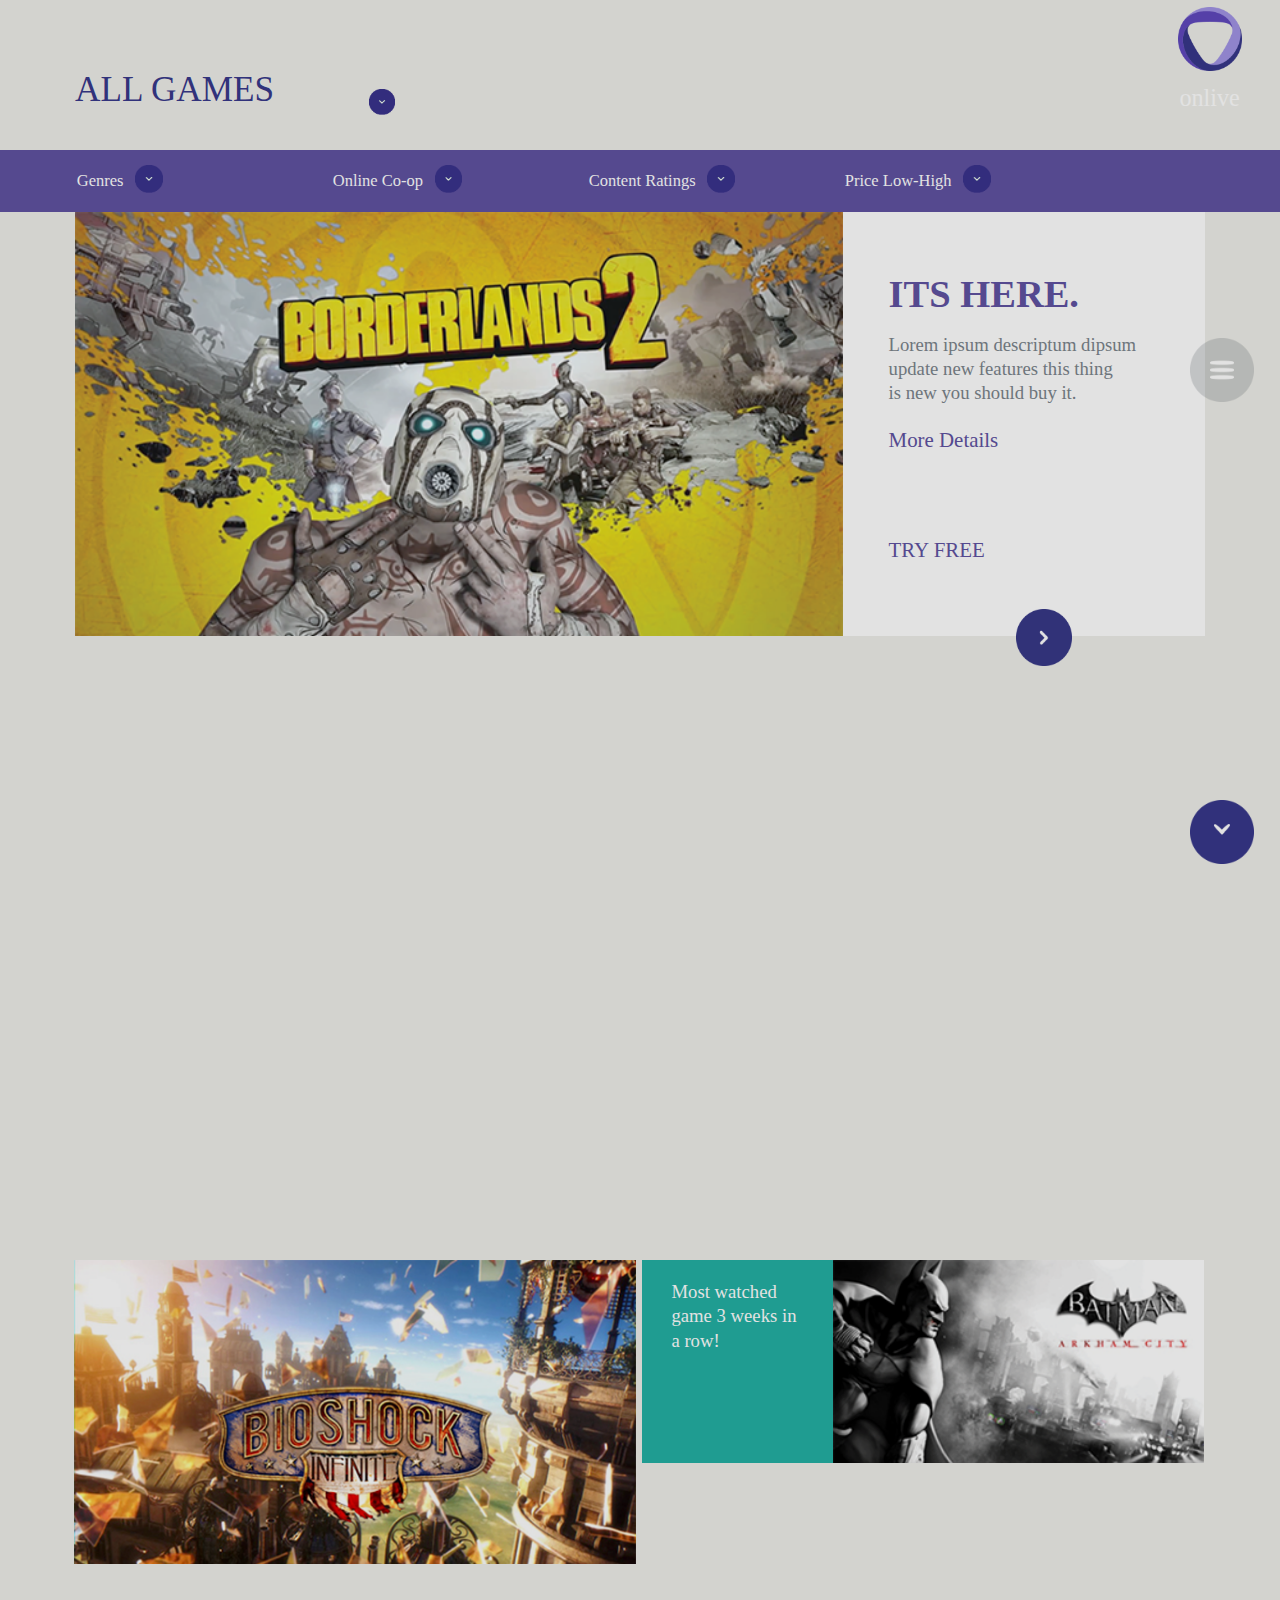
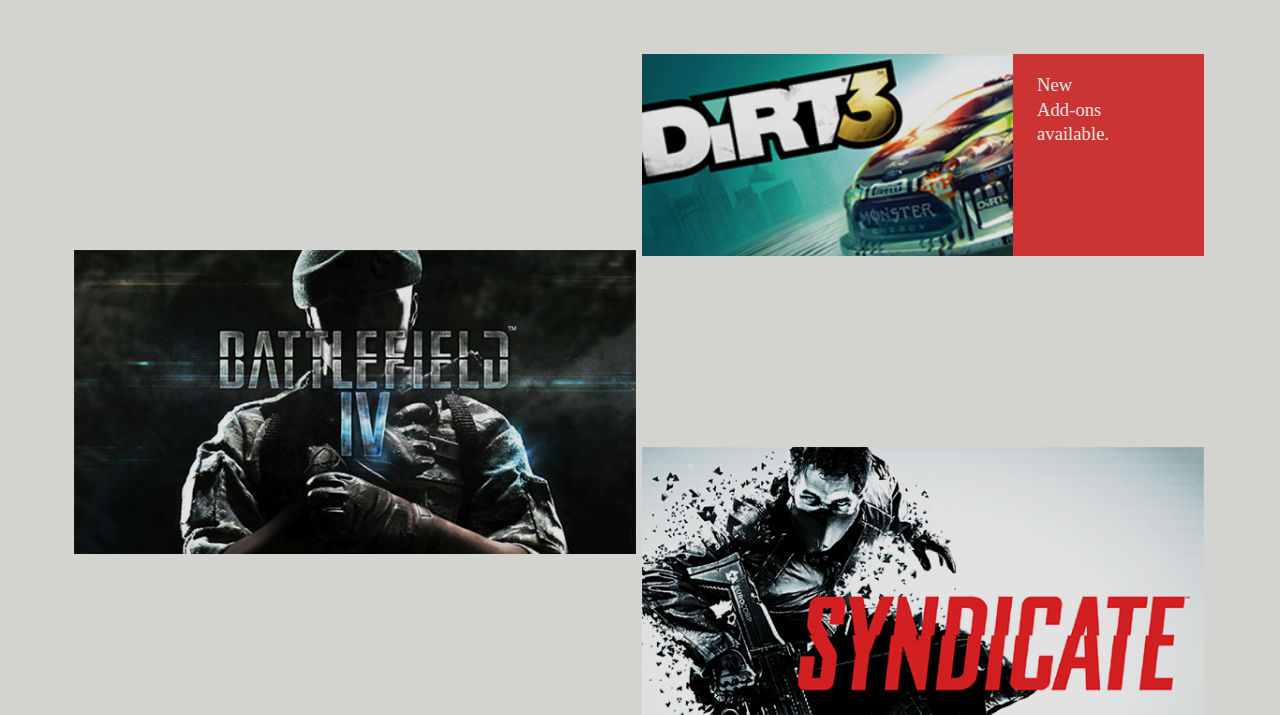
==== commit 96585e32: "catalog ajax ready" ====
--- a/catalog.html
+++ b/catalog.html
@@ -191,43 +191,43 @@
 					data-morelink="details.html/bioshock_infinite">
 				</div>
 			</div>
-			<div data-row="0/0/1" data-color="0" class="content_margin_rel game_brick right_side left_info info_brick">
+			<div data-row="0" data-color="0" class="content_margin_rel game_brick right_side left_info info_brick">
 				<div class="bg_color_wrapper"><h3>Most watched game 3 weeks in a row!</h3></div>
 				<div class="sub_brick bg_images gamebrick_02"></div>
 			</div>
-			<div data-row="2/1/1" data-color="1" class="content_margin_rel game_brick right_side right_info info_brick">
+			<div data-row="2" data-color="1" class="content_margin_rel game_brick right_side right_info info_brick">
 				<div class="bg_color_wrapper"><h3>New<br />Add-ons<br />available.</h3></div>
 				<div class="sub_brick bg_images gamebrick_03"></div>
 			</div>
-			<div data-row="3/1/1.5" class="content_margin_rel game_brick left_side onehalf_size">
+			<div data-row="3" class="content_margin_rel game_brick left_side onehalf_size">
 				<div class="sub_brick bg_images gamebrick_04"></div>
 			</div>
-			<div data-row="4/2/1" class="content_margin_rel game_brick right_side onehalf_size">
+			<div data-row="4" class="content_margin_rel game_brick right_side onehalf_size">
 				<div class="sub_brick bg_images gamebrick_05"></div>
 			</div>
-			<div data-row="6/2/1.5" class="content_margin_rel game_brick left_side onehalf_size">
+			<div data-row="6" class="content_margin_rel game_brick left_side onehalf_size">
 				<div class="sub_brick bg_images gamebrick_06"></div>
 			</div>
-			<div data-row="7/3/1" data-color="2" class="content_margin_rel game_brick right_side left_info info_brick">
+			<div data-row="7" data-color="2" class="content_margin_rel game_brick right_side left_info info_brick">
 				<div class="bg_color_wrapper"><h3>New<br />Add-ons<br />available<br />now.</h3></div>
 				<div class="sub_brick bg_images gamebrick_07"></div>
 			</div>
-			<div data-row="9/4/1" data-color="3" class="content_margin_rel game_brick left_side right_info info_brick">
+			<div data-row="9" data-color="3" class="content_margin_rel game_brick left_side right_info info_brick">
 				<div class="bg_color_wrapper"><h3>3 new<br />empires<br />available<br />now.</h3></div>
 				<div class="sub_brick bg_images gamebrick_08"></div>
 			</div>
-			<div data-row="9/4/1" class="content_margin_rel game_brick right_side onehalf_size">
+			<div data-row="9" class="content_margin_rel game_brick right_side onehalf_size">
 				<div class="sub_brick bg_images gamebrick_09"></div>
 			</div>
-			<div data-row="11/5/1" data-color="4" class="content_margin_rel game_brick left_side left_info info_brick">
+			<div data-row="11" data-color="4" class="content_margin_rel game_brick left_side left_info info_brick">
 				<div class="bg_color_wrapper"><h3>Oh hey<br />buy this<br />game.</h3></div>
 				<div class="sub_brick bg_images gamebrick_10"></div>
 			</div>
-			<div data-row="13/6/1" data-color="5" class="content_margin_rel game_brick left_side left_info info_brick">
+			<div data-row="13" data-color="5" class="content_margin_rel game_brick left_side left_info info_brick">
 				<div class="bg_color_wrapper"><h3>Feature<br />here!<br />Don't miss<br />this.</h3></div>
 				<div class="sub_brick bg_images gamebrick_11"></div>
 			</div>
-			<div data-row="12/5/1.25" class="content_margin_rel game_brick right_side onehalf_size">
+			<div data-row="12" class="content_margin_rel game_brick right_side onehalf_size">
 				<div class="sub_brick bg_images gamebrick_12"></div>
 			</div>
 		</div>
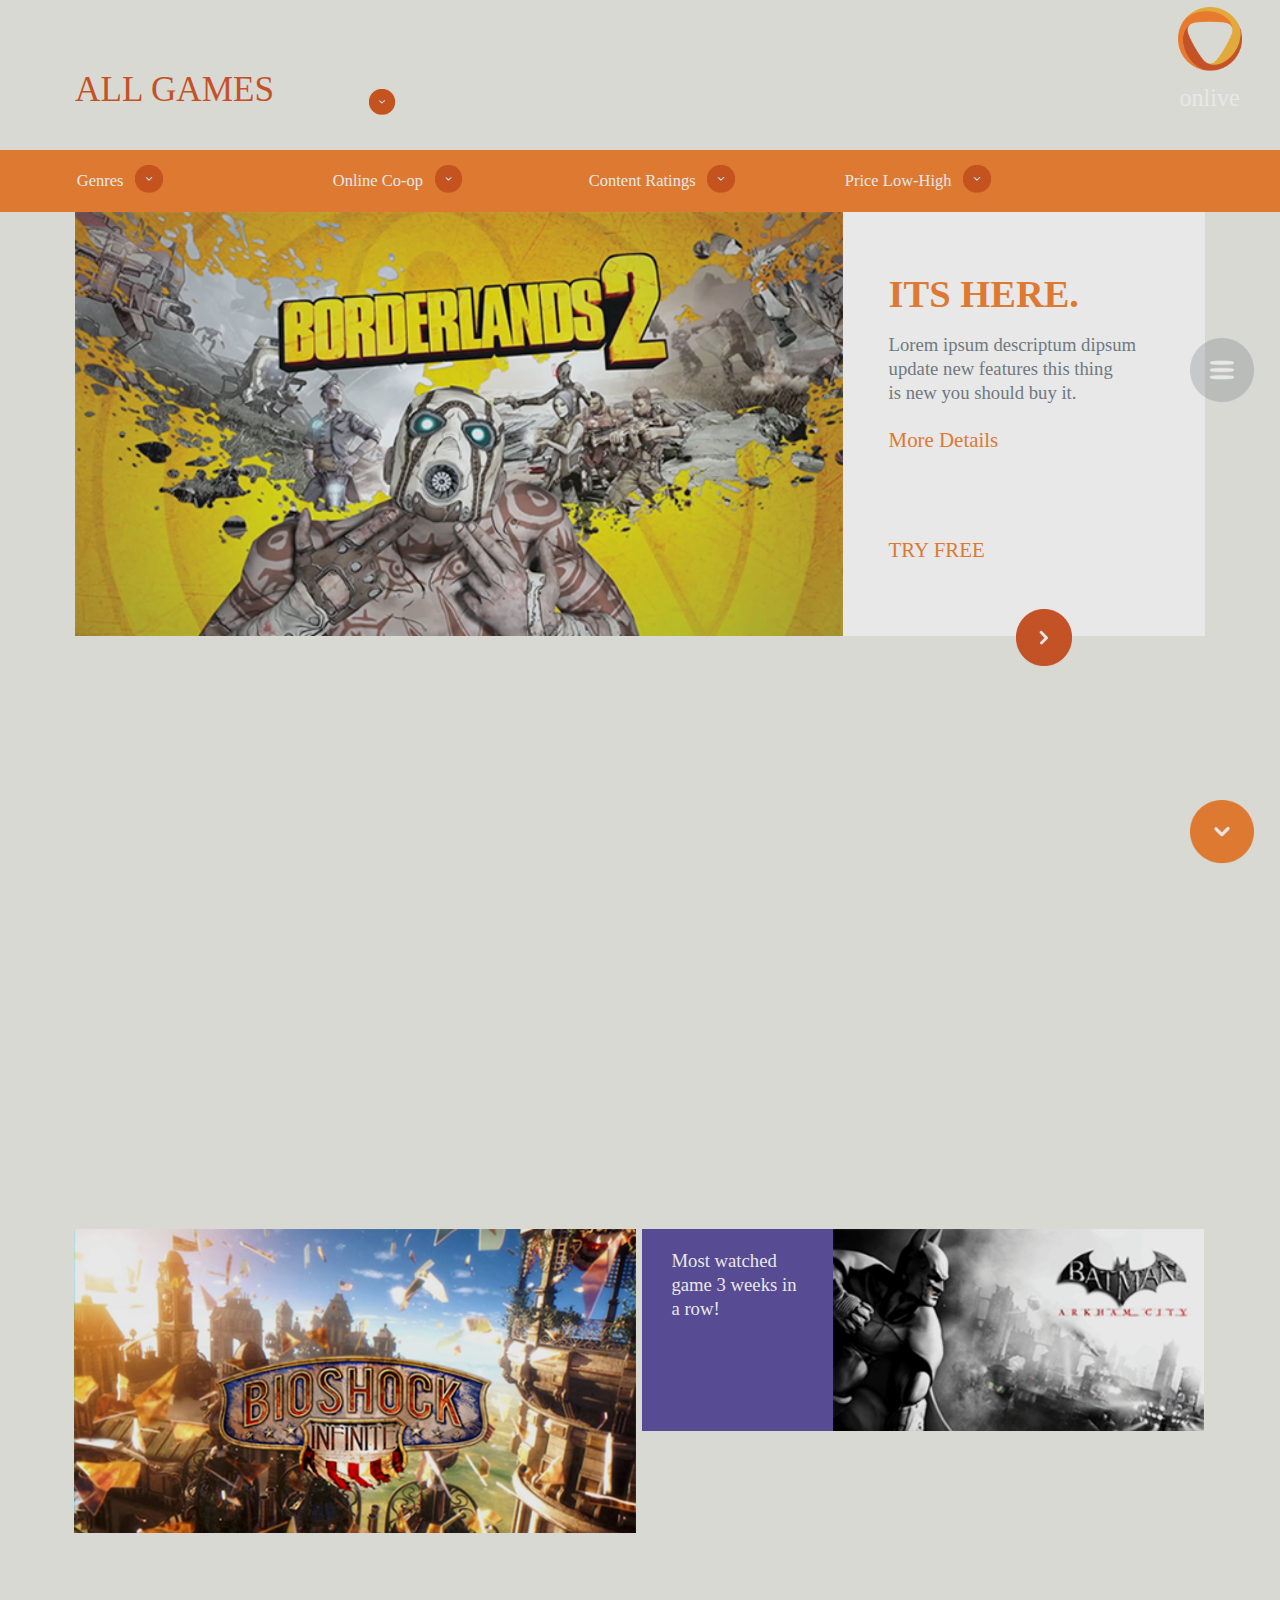
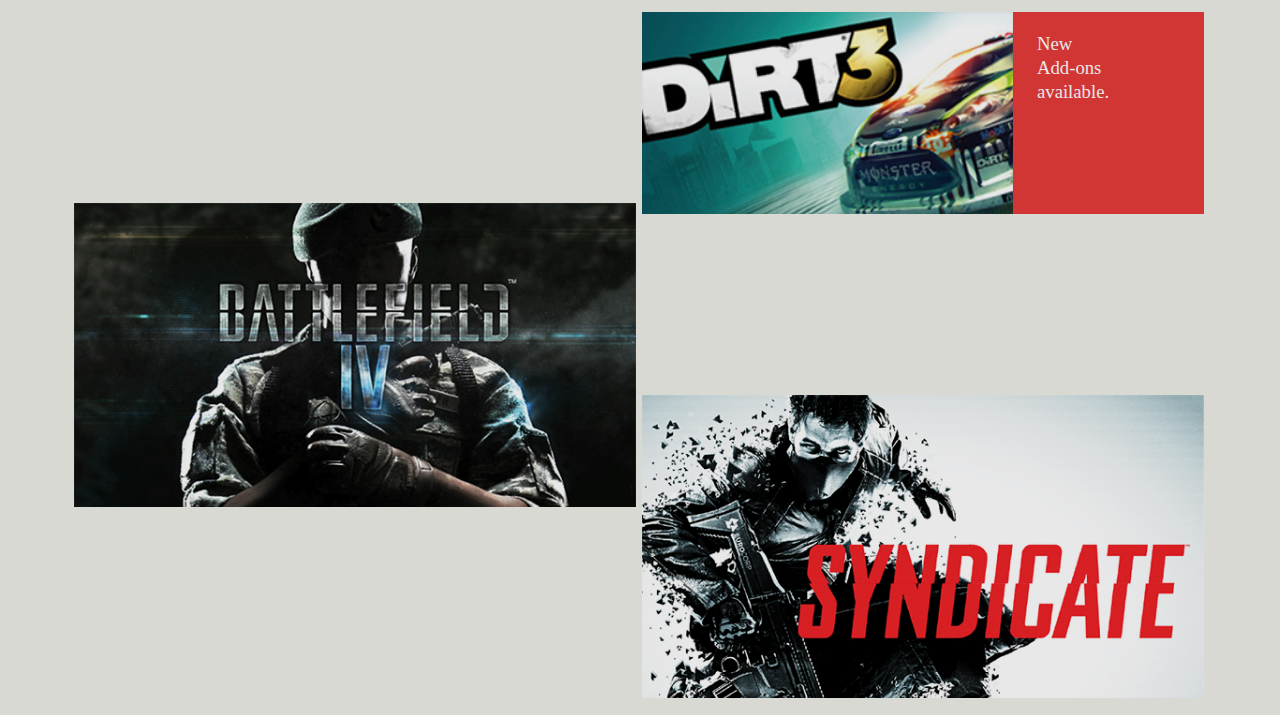
==== commit e0746206: "js, css files contain orgaize, catalog and detail page trailer playing" ====
--- a/catalog.html
+++ b/catalog.html
@@ -188,12 +188,24 @@
 					data-content="M"
 					data-bundle="9.99"
 					data-togo="39.99"
-					data-morelink="details.html/bioshock_infinite">
+					data-morelink="details.html/bioshock_infinite"
+					data-videoname="Dirt3_01.640">
 				</div>
 			</div>
 			<div data-row="0" data-color="0" class="content_margin_rel game_brick right_side left_info info_brick">
 				<div class="bg_color_wrapper"><h3>Most watched game 3 weeks in a row!</h3></div>
 				<div class="sub_brick bg_images gamebrick_02"></div>
+				<div class="game_details play_trailer bg_images" 
+					data-name="BATMAN<br/>ARKHAM CITY"
+					data-type="ACTION"
+					data-rating="4.7"
+					data-metascore="89"
+					data-content="M"
+					data-bundle="9.99"
+					data-togo="39.99"
+					data-morelink="details.html/bioshock_infinite"
+					data-videoname="Dirt3_01.640">
+				</div>
 			</div>
 			<div data-row="2" data-color="1" class="content_margin_rel game_brick right_side right_info info_brick">
 				<div class="bg_color_wrapper"><h3>New<br />Add-ons<br />available.</h3></div>
--- a/css/games/site.css
+++ b/css/games/site.css
@@ -35,6 +35,11 @@
 	text-decoration: none;
 	width: auto;
 	height: auto;
+	cursor: pointer;
+}
+
+a * {
+	cursor: pointer !important;
 }
 
 img {
@@ -50,6 +55,7 @@
 	text-align: left;
 	line-height: 0.85em;
 	letter-spacing: -0.0em;
+	cursor: default;
 }
 
 h2 {
@@ -59,7 +65,7 @@
 	font-size: 2.7em;
 	text-align: left;
 	line-height: 1.3em;
-	color: #ffffff;
+	cursor: default;
 }
 
 h3 {
@@ -69,6 +75,7 @@
 	text-align: left;
 	color: #ffffff;
 	font-weight: normal;
+	cursor: default;
 }
 
 p {
@@ -76,6 +83,7 @@
 	font-size: 1.9em;
 	text-align: left;
 	color: #ffffff;
+	cursor: default;
 }
 
 /************************************************************/
@@ -340,7 +348,6 @@
 
 .big_avatar_table p {
 	text-align: left;
-	color: #ffffff;
 }
 
 .big_avatar_table > p {
@@ -390,7 +397,6 @@
 
 .info_avatar_table p {
 	text-align: left;
-	color: #ffffff;
 }
 
 .info_avatar_table div,
@@ -498,7 +504,6 @@
 #menu_system_main p {
 	width: 100%;
 	text-align: right;
-	color: #ffffff;
 	font-size: 3.0em;
 	opacity: 0.6;
 	line-height: 1.1em;
@@ -528,7 +533,6 @@
 #menu_system_footer p {
 	width: 100%;
 	text-align: right;
-	color: #ffffff;
 	font-size: 1.2em;
 	opacity: 0.6;
 	line-height: 2.5em;
@@ -583,7 +587,6 @@
 
 #video_layer {
 	position: absolute;
-	background-color: #000000;
 	top: 0;
 	z-index: 0;
 	width: 100%;
@@ -649,7 +652,6 @@
 
 .footer_box > h3 {
 	margin-top: 6%;
-	color: #000000;
 }
 
 .footer_box > p {
@@ -708,24 +710,13 @@
 	position: relative;
 	display: block;
 	float: left;
-	color: #484F57;
 	font-size: 2.2em;
 	line-height: 1.8em;
 	width: 25%;
 	margin: 1% 0 1% 0;
 }
 
-#link_wrapper > a:hover {
-	color: #ffffff;
-}
-
-#link_wrapper > a:hover > img{
-	background-color: #ffffff;
-}
-
-
 #link_wrapper img {
-	background-color: #484F57;
 	position: relative;
 	float: left;
 	display: block;
@@ -745,7 +736,6 @@
 
 #footer_logo > p {
 	text-align: right;
-	color: #ffffff;
 	font-size: 3.5em;
 	line-height: 1.3em;
 }
--- a/css/games/catalog.css
+++ b/css/games/catalog.css
@@ -463,11 +463,13 @@
 	width: 100%;
 }
 
+.game_brick.right_info .play_trailer,
 .game_brick.right_info .sub_brick,
 .game_brick.left_info .bg_color_wrapper {
 	left: 0;
 }
 
+.game_brick.left_info .play_trailer,
 .game_brick.right_info .bg_color_wrapper,
 .game_brick.left_info .sub_brick {
 	right: 0;
--- a/css/games/site_constants.css
+++ b/css/games/site_constants.css
@@ -13,6 +13,14 @@
 	background-color: #ffffff;
 }
 
+.white_imp {
+	color: #ffffff !important;
+}
+
+.white_bg_imp {
+	background-color: #ffffff !important;
+}
+
 .black {
 	color: #000000;
 }
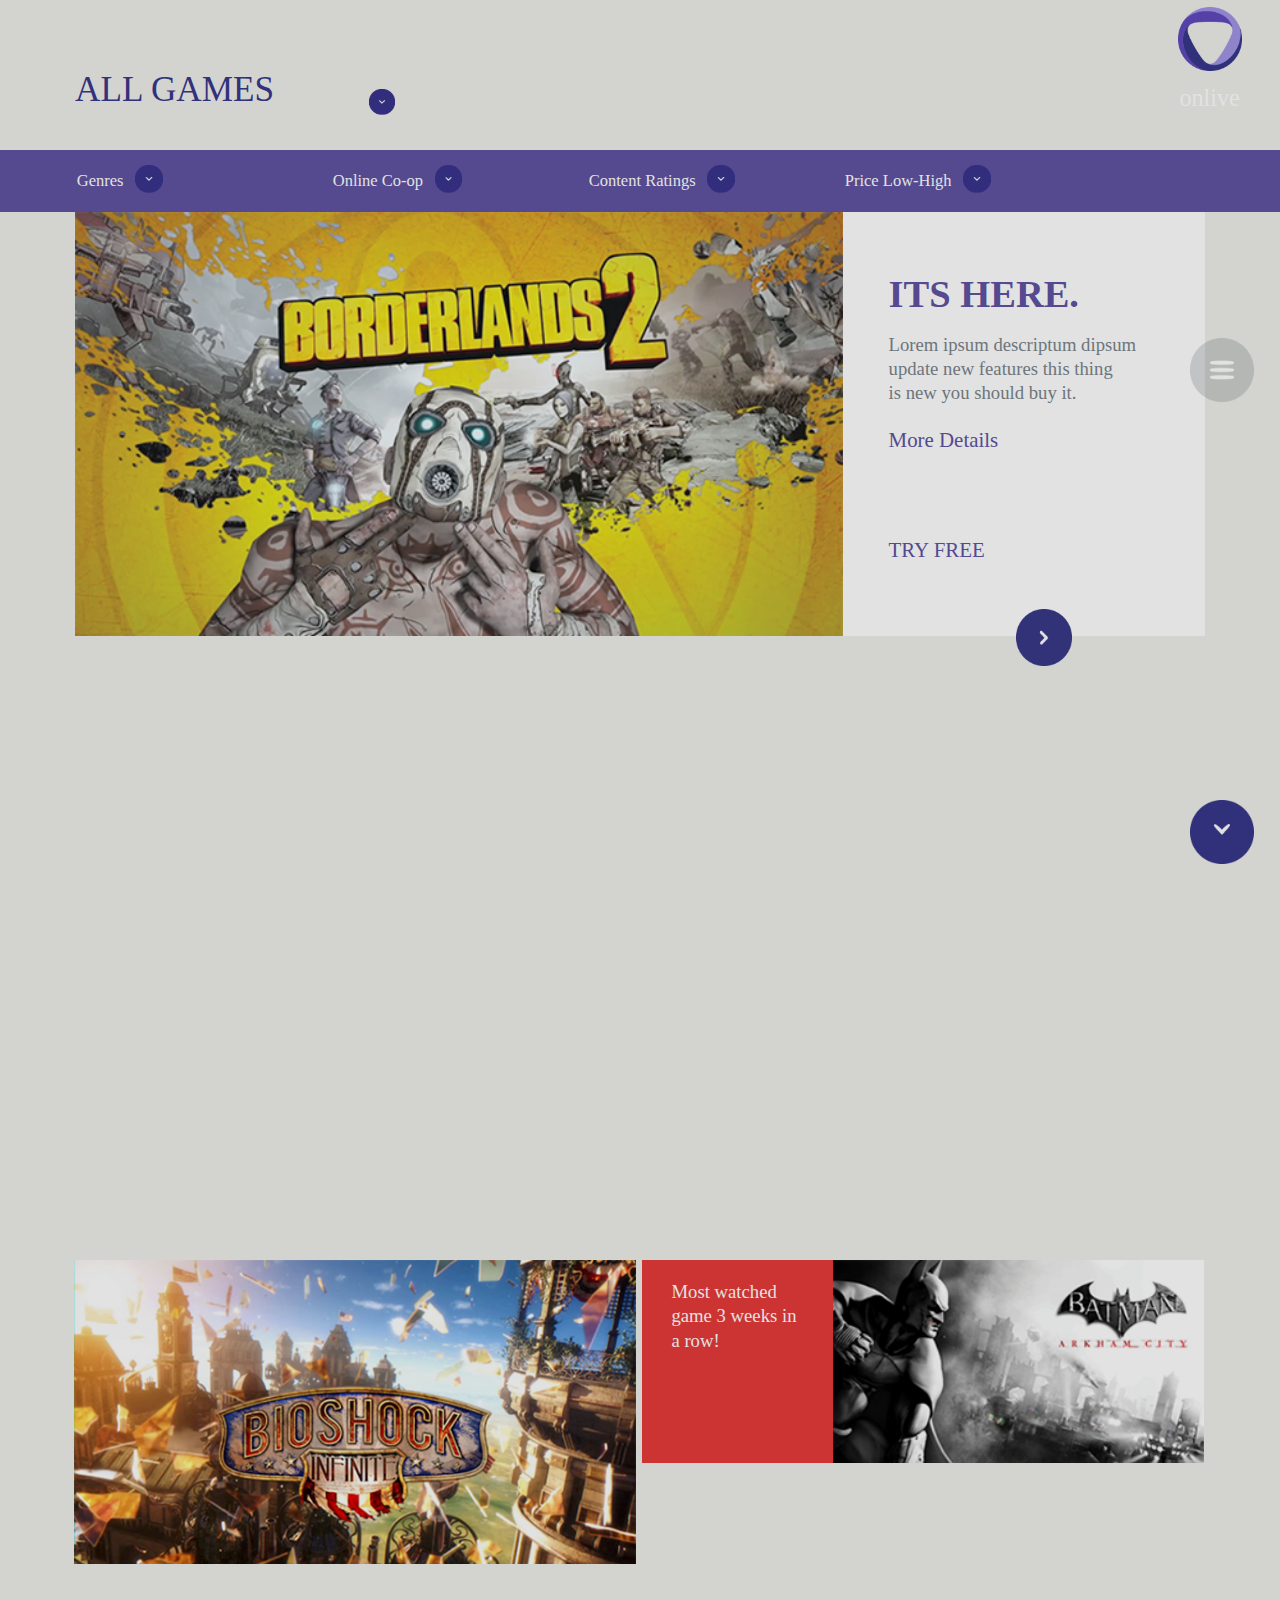
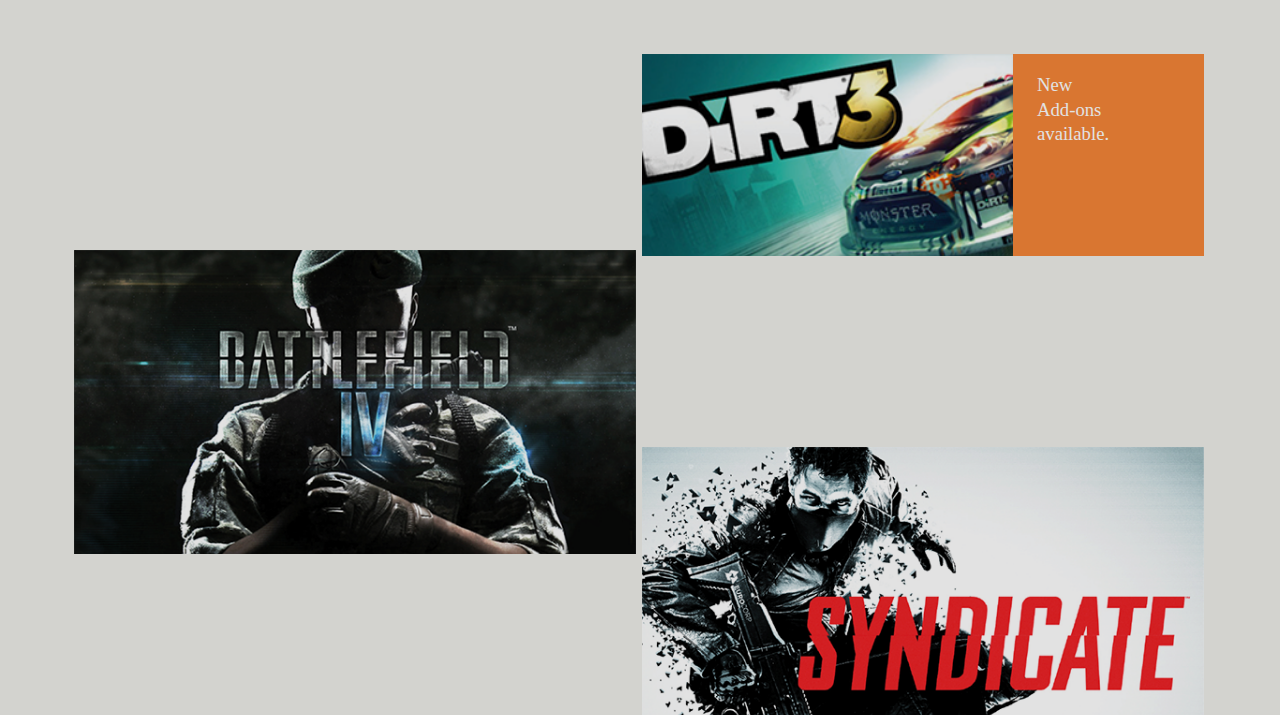
==== commit 0c7f5700: "down button positions, minor fixes" ====
--- a/catalog.html
+++ b/catalog.html
@@ -7,12 +7,13 @@
 	<meta name="viewport" content="initial-scale=0.5,user-scalable=no,maximum-scale=0.5,width=device-width">	
 	<script src="//ajax.googleapis.com/ajax/libs/jquery/2.0.3/jquery.min.js"></script>
   <script type="text/javascript" src="js/player.js"></script>	
+  <script type="text/javascript">jwplayer.key = "EcHWjL0bMZsdo8QE0vv5IpN4yF2kjo0m";</script>
 	<script src="js/site.js" type="text/javascript"></script>
 	<script src="js/catalog.js" type="text/javascript"></script>
 	<!-- <script src="webfontkit/specimen_files/easytabs.js" type="text/javascript" charset="utf-8"></script> -->
 	<link rel="stylesheet" href="webfontkit/specimen_files/specimen_stylesheet.css" type="text/css"/>
 	<link rel="stylesheet" href="webfontkit/stylesheet.css?v=1" type="text/css"/>	
-	<link href="css/games/site.css?v=1" rel="stylesheet" type="text/css"/>
+	<link href="css/games/site.css" rel="stylesheet" type="text/css"/>
 	<link href="css/games/catalog.css" rel="stylesheet" type="text/css"/>
 	<link href="css/games/site_constants.css" rel="stylesheet" type="text/css"/>
 </head>
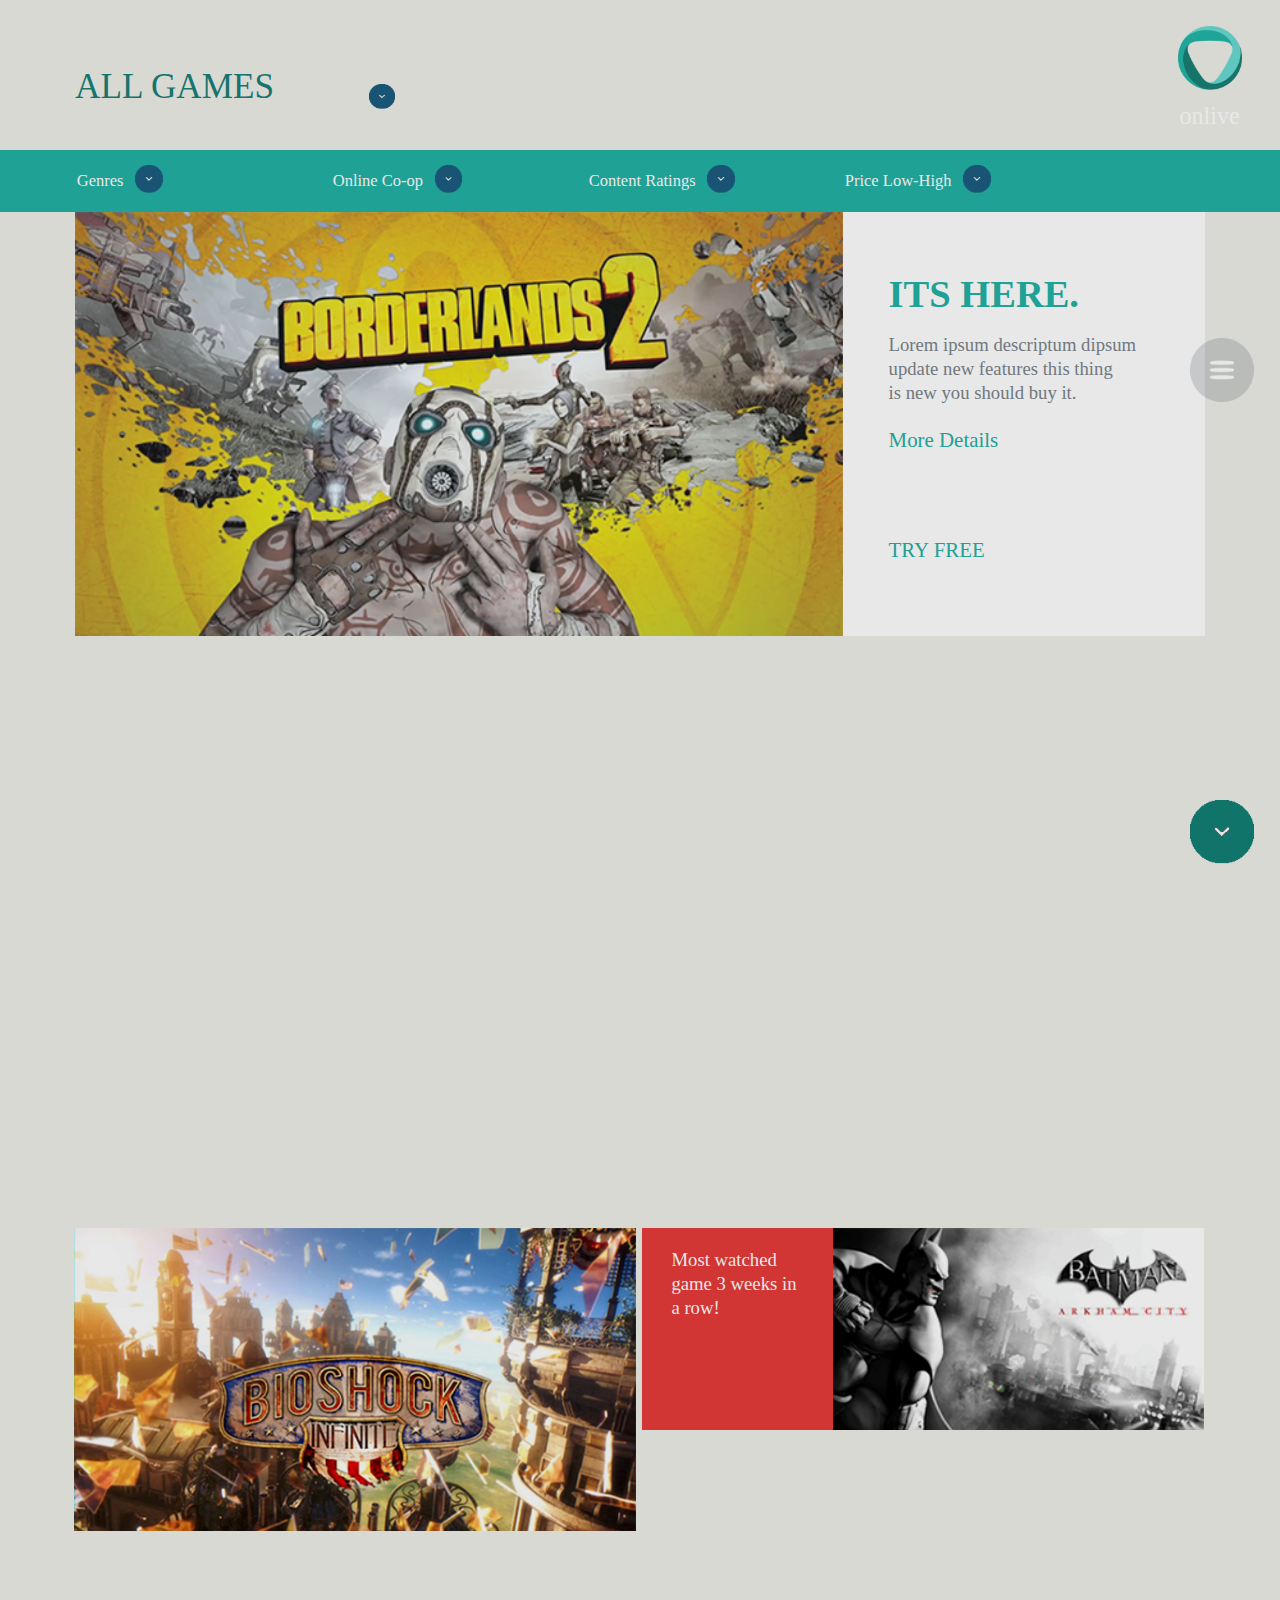
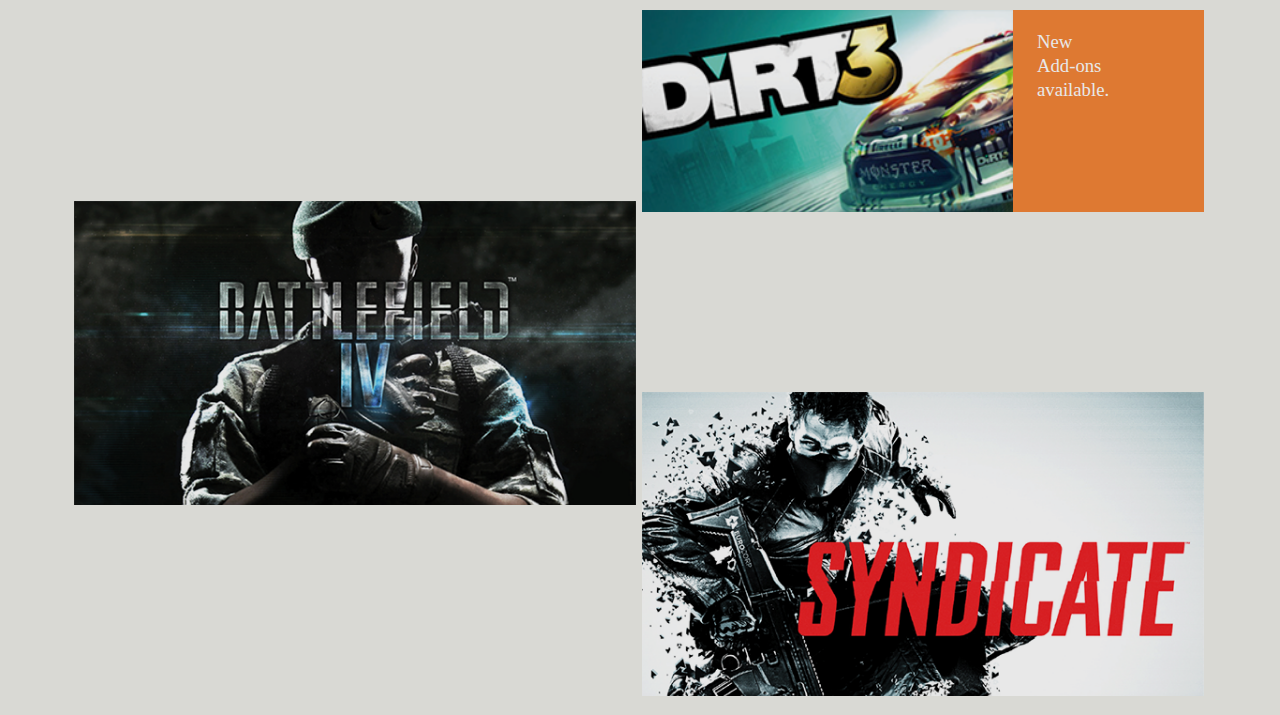
==== commit 2253c2ab: "v3.5 final versiona" ====
--- a/catalog.html
+++ b/catalog.html
@@ -98,10 +98,9 @@
 	<div id="scrolling_layer">
 		<div id="catalog_header" class="c2r1_bg">
 			<div id="logo" class="bg_images"><p>onlive</p></div>
-			<ul class="content_margin">
+			<ul id="main_catalog_menu" class="content_margin">
 				<li class="actual_header"><a href="#">ALL GAMES</a></li>
-				<li>
-					<a href="#">FEATURED GAMES</a></li>
+				<li><a href="#">FEATURED GAMES</a></li>
 				<li><a href="#">NEW RELEASES</a></li>
 				<li><a href="#">NEW TO ONLIVE</a></li>
 				<li><a href="#">NOW BUNDLE</a></li>
@@ -244,6 +243,24 @@
 				<div class="sub_brick bg_images gamebrick_12"></div>
 			</div>
 		</div>
+		<div id="footer_screen" class="clear">
+			<div id="footer_contents" class="c1r2_bg content_padding">
+				<div id="link_wrapper">
+					<a href="#" class="c1r1_color">About</a>
+					<a href="#" class="c1r1_color">Developers</a>
+					<a href="#" class="c1r1_color"><img class="c1r1_bg" src="images/games_site/icon_fb.png" alt=""/>&nbsp;Facebook</a>
+					<a href="#" class="c1r1_color">Legal Info</a>
+					<a class="clear c1r1_color" href="#">Support</a>
+					<a class="c1r1_color" href="#">Contact</a>
+					<a href="#" class="c1r1_color"><img class="c1r1_bg" src="images/games_site/icon_twitter.png" alt=""/>&nbsp;Twitter</a>
+					<a class="clear c1r1_color" href="#">Careers</a>
+					<a class="c1r1_color" href="#">Blog</a>
+					<a href="#" class="c1r1_color"><img class="c1r1_bg" src="images/games_site/icon_youtube.png" alt=""/>&nbsp;YouTube</a>
+				</div>
+				<div id="footer_logo" class="bg_images"><p class="white_color">onlive</p></div>
+			</div>
+		</div>
+		<div class="clear"></div>		
 	</div>
 </div>
 <div class="clear"></div>
--- a/css/games/site.css
+++ b/css/games/site.css
@@ -163,11 +163,13 @@
 }
 
 .rotate {
+  /*
   -webkit-animation: rotating-function 1.25s linear 1;
      -moz-animation: rotating-function 1.25s linear 1;
       -ms-animation: rotating-function 1.25s linear 1;
        -o-animation: rotating-function 1.25s linear 1;
           animation: rotating-function 1.25s linear 1;
+   */
    -moz-transform: scaleY(-1);
     -o-transform: scaleY(-1);
     -webkit-transform: scaleY(-1);
@@ -624,7 +626,7 @@
 
 #logo {
 	right: 3%;
-	top: 5%;
+	/* top: 5%; */
 	width: 5% !important;
 	background-position: top center;
 	background-size: contain;
--- a/css/games/catalog.css
+++ b/css/games/catalog.css
@@ -256,7 +256,7 @@
 }
 
 #catalog_header > ul {
-	top: 45%;
+	/* top: 45%; */
 	width: 25%;
 }
 
@@ -289,7 +289,7 @@
 	position: absolute;
 	width: 8%;
 	right: 0;
-	bottom: -4%;
+	bottom: 1%;
 }
 
 /************************************************************/
@@ -479,3 +479,9 @@
 	background-image: url(../../images/games_site/video_play_button.png?v=1);
 }
 
+/************************************************************/
+/* Footer screen                														*/
+/************************************************************/
+#footer_screen {
+	display: none;
+}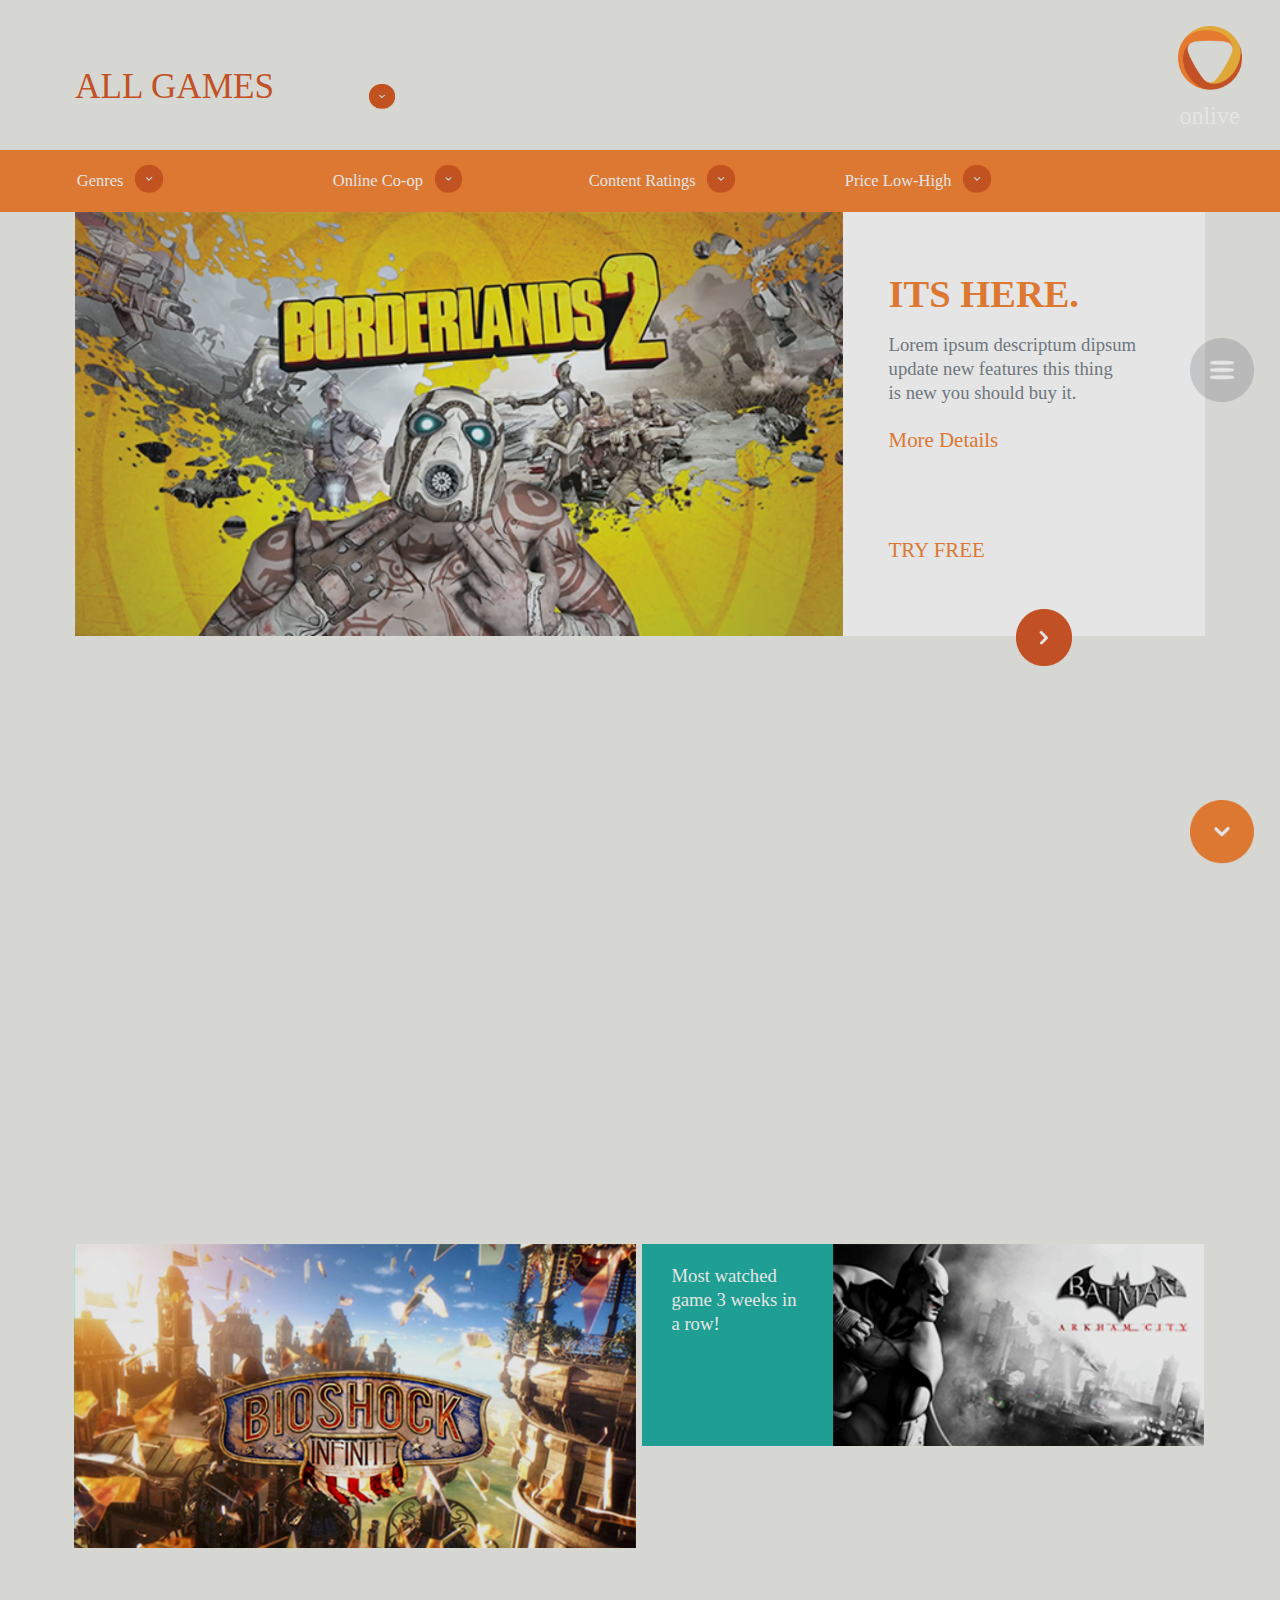
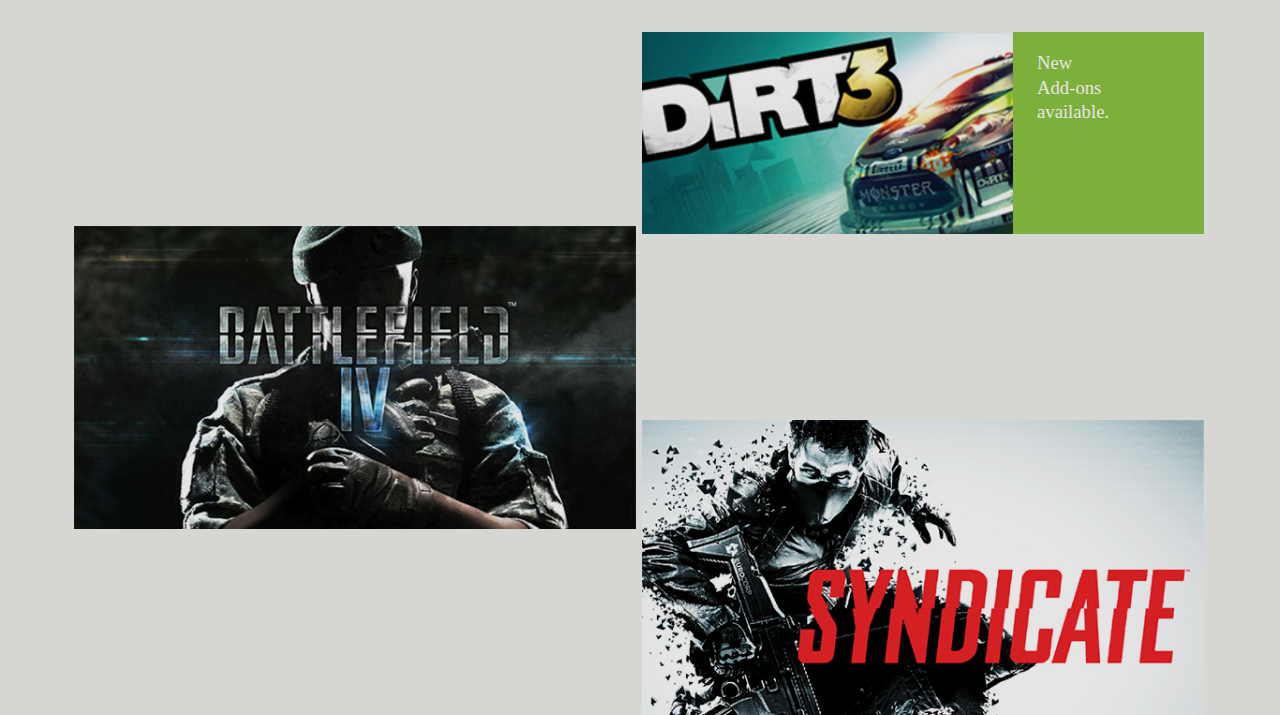
==== commit 0b7f7ebd: "webfontkit location change, prebuild parallax layer to hardware" ====
--- a/catalog.html
+++ b/catalog.html
@@ -10,9 +10,6 @@
   <script type="text/javascript">jwplayer.key = "EcHWjL0bMZsdo8QE0vv5IpN4yF2kjo0m";</script>
 	<script src="js/site.js" type="text/javascript"></script>
 	<script src="js/catalog.js" type="text/javascript"></script>
-	<!-- <script src="webfontkit/specimen_files/easytabs.js" type="text/javascript" charset="utf-8"></script> -->
-	<link rel="stylesheet" href="webfontkit/specimen_files/specimen_stylesheet.css" type="text/css"/>
-	<link rel="stylesheet" href="webfontkit/stylesheet.css?v=1" type="text/css"/>	
 	<link href="css/games/site.css" rel="stylesheet" type="text/css"/>
 	<link href="css/games/catalog.css" rel="stylesheet" type="text/css"/>
 	<link href="css/games/site_constants.css" rel="stylesheet" type="text/css"/>
--- a/css/games/site.css
+++ b/css/games/site.css
@@ -746,9 +746,8 @@
 /* Parallax Layer   																				*/
 /************************************************************/
 
-#parallax_layer {
+.parallax_layer {
 	pointer-events: none;
-	z-index: 2;
 	position: absolute;
 	top: 0;
 	left: 0;
@@ -756,16 +755,30 @@
 	overflow: hidden;
 }
 
-#parallax_wrapper {
+#parallax_layer1 {
+	z-index: 2;
+}
+
+#parallax_layer2 {
+	z-index: 3;
+}
+
+.parallax_layer a {
+	left: 0 !important;
+	width: 100%;
+	height: inherit;
+}
+
+.parallax_wrapper {
 	position: absolute;
 	width: 90%;
 }
 
-#parallax_wrapper > div {
-	position: absolute;
-}
-
-
-
-
-
+.parallax_wrapper > div {
+	position: absolute;
+}
+
+
+
+
+
--- a/css/games/site_constants.css
+++ b/css/games/site_constants.css
@@ -416,3 +416,181 @@
 	background-color: #38398B;
 }
 
+/************************************************************/
+/* Webfont                      															*/
+/************************************************************/
+
+@import url("webfontkit/specimen_files/specimen_stylesheet.css");
+
+@font-face {
+    font-family: 'aktiv_groteskthin';
+    src: url('webfontkit/aktivgrotesk_std_th-webfont.woff') format('woff');
+    font-weight: normal;
+    font-style: normal;
+
+}
+
+
+
+
+@font-face {
+    font-family: 'aktiv_groteskhairline_italic';
+    src: url('webfontkit/aktivgrotesk_std_hairlineit-webfont.woff') format('woff');
+    font-weight: normal;
+    font-style: normal;
+
+}
+
+
+
+
+@font-face {
+    font-family: 'aktiv_groteskhairline';
+    src: url('webfontkit/aktivgrotesk_std_hairline-webfont.woff') format('woff');
+    font-weight: normal;
+    font-style: normal;
+
+}
+
+
+
+
+@font-face {
+    font-family: 'aktiv_groteskblack_italic';
+    src: url('webfontkit/aktivgrotesk_std_blkit-webfont.woff') format('woff');
+    font-weight: normal;
+    font-style: normal;
+
+}
+
+
+
+
+@font-face {
+    font-family: 'aktiv_groteskblack';
+    src: url('webfontkit/aktivgrotesk_std_blk-webfont.woff') format('woff');
+    font-weight: normal;
+    font-style: normal;
+
+}
+
+
+
+
+@font-face {
+    font-family: 'aktiv_grotesklight';
+    src: url('webfontkit/aktivgrotesk_std_lt-webfont.woff') format('woff');
+    font-weight: normal;
+    font-style: normal;
+
+}
+
+
+
+
+@font-face {
+    font-family: 'aktiv_groteskmedium_italic';
+    src: url('webfontkit/aktivgrotesk_std_mdit-webfont.woff') format('woff');
+    font-weight: normal;
+    font-style: normal;
+
+}
+
+
+
+
+@font-face {
+    font-family: 'aktiv_groteskregular';
+    src: url('webfontkit/aktivgrotesk_std_rg-webfont.woff') format('woff');
+    font-weight: normal;
+    font-style: normal;
+
+}
+
+
+
+
+@font-face {
+    font-family: 'aktiv_groteskmedium';
+    src: url('webfontkit/aktivgrotesk_std_md-webfont.woff') format('woff');
+    font-weight: normal;
+    font-style: normal;
+
+}
+
+
+
+
+@font-face {
+    font-family: 'aktiv_grotesklight_italic';
+    src: url('webfontkit/aktivgrotesk_std_ltit-webfont.woff') format('woff');
+    font-weight: normal;
+    font-style: normal;
+
+}
+
+
+
+
+@font-face {
+    font-family: 'aktiv_groteskitalic';
+    src: url('webfontkit/aktivgrotesk_std_it-webfont.woff') format('woff');
+    font-weight: normal;
+    font-style: normal;
+
+}
+
+
+
+
+@font-face {
+    font-family: 'aktiv_groteskbold_italic';
+    src: url('webfontkit/aktivgrotesk_std_bdit-webfont.woff') format('woff');
+    font-weight: normal;
+    font-style: normal;
+
+}
+
+
+
+
+@font-face {
+    font-family: 'aktiv_groteskbold';
+    src: url('webfontkit/aktivgrotesk_std_bd-webfont.woff') format('woff');
+    font-weight: normal;
+    font-style: normal;
+
+}
+
+
+
+
+@font-face {
+    font-family: 'aktiv_groteskxbold_italic';
+    src: url('webfontkit/aktivgrotesk_std_xbdit-webfont.woff') format('woff');
+    font-weight: normal;
+    font-style: normal;
+
+}
+
+
+
+
+@font-face {
+    font-family: 'aktiv_groteskxbold';
+    src: url('webfontkit/aktivgrotesk_std_xbd-webfont.woff') format('woff');
+    font-weight: normal;
+    font-style: normal;
+
+}
+
+
+
+
+@font-face {
+    font-family: 'aktiv_groteskthin_italic';
+    src: url('webfontkit/aktivgrotesk_std_thit-webfont.woff') format('woff');
+    font-weight: normal;
+    font-style: normal;
+
+}
